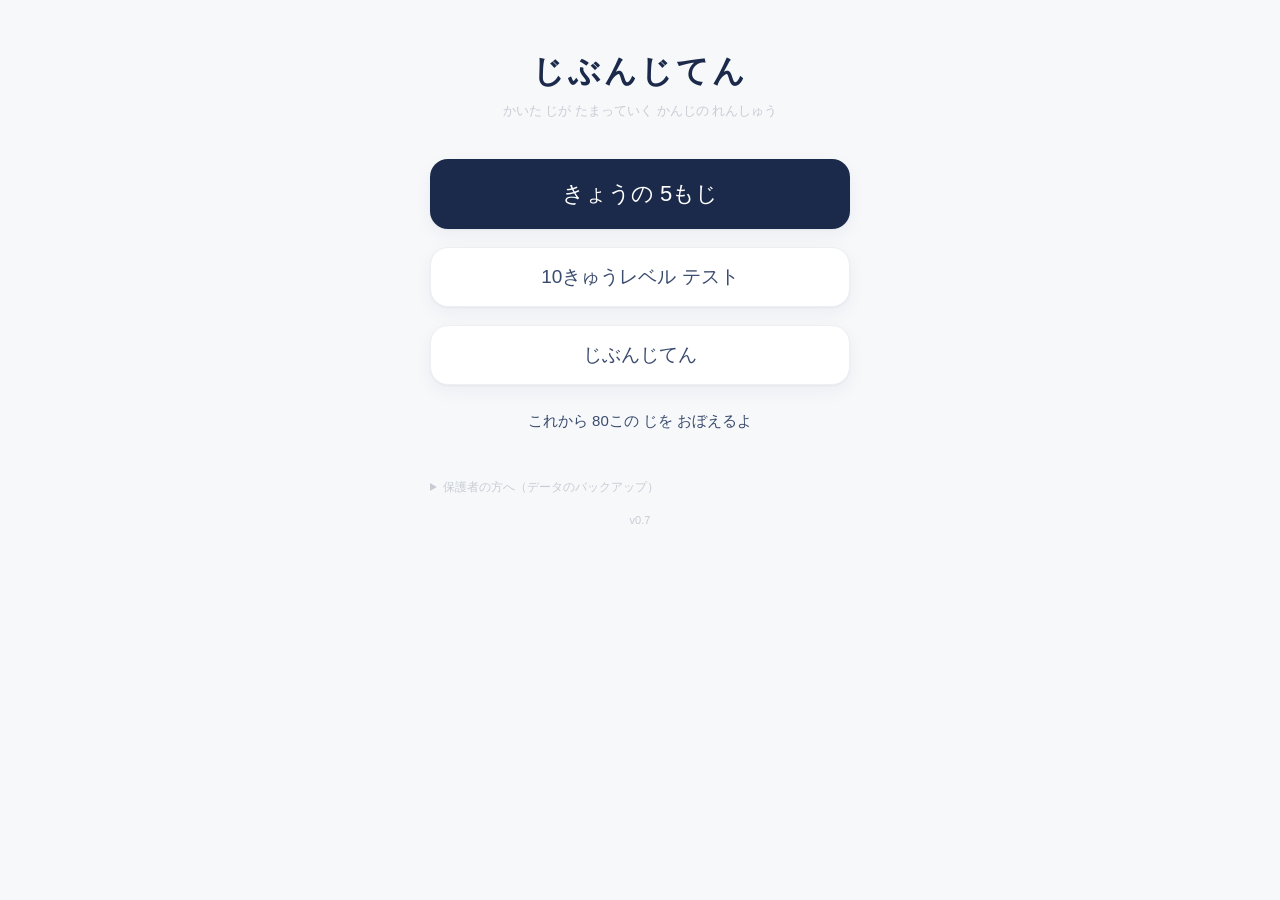
==== index.html @ 821cf20d "Phase D2 (1-4/5): トークン一元化＋じぶん字典・れんしゅう・ためす・結果・なんでかなへ全面適用 - css/tokens.css: 8色・書体・角丸・影の一元化（デザイン言語が正本） " ====
<!DOCTYPE html>
<html lang="ja">
<head>
<meta charset="UTF-8">
<meta name="viewport" content="width=device-width, initial-scale=1, maximum-scale=1, user-scalable=no, viewport-fit=cover">
<title>じぶんじてん</title>
<link rel="stylesheet" href="css/tokens.css">
<style>
  /* すべての色・形はトークン（css/tokens.css）を参照。ハードコード色を書かない */
  * { margin: 0; padding: 0; box-sizing: border-box; }
  html, body {
    height: 100%;
    font-family: var(--font-ui);
    background: var(--paper);
    color: var(--ink-soft);
    -webkit-user-select: none;
    user-select: none;
    -webkit-touch-callout: none;
    overscroll-behavior: none;
  }
  .screen { display: none; min-height: 100%; padding: var(--space); max-width: 640px; margin: 0 auto; }
  .screen.on { display: flex; flex-direction: column; align-items: center; }
  button { font-family: inherit; cursor: pointer; touch-action: manipulation; }

  /* ---- ホーム（暫定リカラー。モック組み込みは home-mock 受領後） ---- */
  #scrHome h1 { font-size: 32px; margin: 36px 0 8px; color: var(--ink); letter-spacing: 3px; font-weight: 600; }
  #scrHome .sub { font-size: 13px; color: var(--ghost); margin-bottom: 30px; }
  .bigBtn {
    display: block; width: 100%; max-width: 420px;
    font-size: 22px; padding: 20px; margin: 9px 0;
    border: none; border-radius: var(--radius-lg);
    background: var(--ink); color: #fff;
    box-shadow: var(--shadow-card);
  }
  .bigBtn.second {
    background: #fff; color: var(--ink-soft);
    border: 1px solid var(--paper-edge); font-size: 19px; padding: 16px;
  }
  .bigBtn:active { opacity: 0.88; }
  #homeProgress { font-size: 15px; color: var(--ink-soft); margin: 18px 0 4px; }
  #homeBest { font-family: var(--font-num); }
  #backupBox { margin-top: 40px; width: 100%; max-width: 420px; font-size: 12px; color: var(--ghost); }
  #backupBox summary { cursor: pointer; }
  #backupBox .inner { padding: 10px 4px; line-height: 1.7; color: var(--ink-soft); }
  #backupBox button { font-size: 12px; padding: 6px 12px; border: 1px solid var(--ghost); border-radius: 8px; background: #fff; color: var(--ink-soft); margin-right: 8px; }
  .ver { margin-top: 18px; font-size: 11px; color: var(--ghost); }

  /* ---- れんしゅう ---- */
  #pTop { width: 100%; max-width: 480px; display: flex; justify-content: space-between; align-items: center; }
  #pCounter { font-size: 13px; color: var(--ghost); }
  #pQuit { font-size: 13px; padding: 6px 14px; border: 1px solid var(--ghost); border-radius: 10px; background: #fff; color: var(--ink-soft); }
  #pQuit:active { background: var(--paper-edge); }
  #pReadings { min-height: 44px; margin: 6px 0 2px; text-align: center; line-height: 1.5; }
  #pReadings .kun { font-size: 21px; color: var(--ink); font-weight: 600; }
  #pReadings .on { font-size: 13px; color: var(--ghost); letter-spacing: 1px; }
  #pMsg { min-height: 30px; font-size: 17px; font-weight: 600; margin: 4px 0; text-align: center; }
  #pMsg.good { color: var(--grow); }
  #pMsg.accent { color: var(--ink-soft); }
  #pCell {
    width: min(88vw, 440px, calc(100dvh - 320px));
    aspect-ratio: 1;
    background: #fff;
    border: 1px solid var(--paper-edge);
    border-radius: var(--radius);
    box-shadow: var(--shadow-cell);
    touch-action: none;
    display: block;
  }
  #pDots { display: flex; gap: 8px; margin: 10px 0 4px; min-height: 14px; }
  #pDots span { width: 10px; height: 10px; border-radius: 50%; background: var(--ghost-faint); }
  #pDots span.done { background: var(--grow); }
  #pBtns { margin-top: 8px; display: flex; gap: 12px; }
  #pAction {
    font-size: 19px; padding: 14px 36px; border: none; border-radius: var(--radius-lg);
    background: var(--ink); color: #fff; box-shadow: var(--shadow-card);
  }
  #pAction:active { opacity: 0.88; }
  #pAction[hidden] { display: none; }

  /* ---- テスト（測る場の静けさ） ---- */
  #eTop { width: 100%; max-width: 480px; display: flex; justify-content: space-between; align-items: center; }
  #eCounter { font-size: 13px; color: var(--ghost); font-family: var(--font-num); }
  #eQuit { font-size: 13px; padding: 6px 14px; border: 1px solid var(--ghost); border-radius: 10px; background: #fff; color: var(--ink-soft); }
  #eQuit:active { background: var(--paper-edge); }
  #ePrompt { font-size: 15px; font-weight: 600; color: var(--ink-soft); margin: 12px 0 6px; text-align: center; }
  #eSentence { font-size: 22px; line-height: 1.9; margin: 6px 0 10px; text-align: center; max-width: 480px; color: var(--ink); }
  #eSentence .target {
    color: var(--ink); font-weight: 600;
    border-bottom: 3px solid var(--grow); padding-bottom: 1px;
  }
  #eSentence .kblank {
    display: inline-block; min-width: 1.7em; text-align: center;
    border: 2px dashed var(--ink-soft); border-radius: 8px; color: var(--ink-soft);
    font-size: 15px; padding: 2px 5px; margin: 0 2px; vertical-align: baseline; background: #fff;
  }
  #eCharBox {
    width: min(50vw, 200px); aspect-ratio: 1; background: #fff;
    border: 1px solid var(--paper-edge); border-radius: var(--radius);
    box-shadow: var(--shadow-cell); margin: 6px 0 10px;
  }
  #eCharBox svg { width: 100%; height: 100%; display: block; }
  #eChoices { display: flex; flex-direction: column; gap: 12px; width: 100%; max-width: 400px; }
  #eChoices button {
    font-size: 22px; padding: 16px; border: 1px solid var(--paper-edge); border-radius: var(--radius);
    background: #fff; color: var(--ink); box-shadow: var(--shadow-cell);
  }
  #eChoices button:active { background: var(--paper-edge); }
  #eCell {
    width: min(80vw, 380px, calc(100dvh - 340px));
    aspect-ratio: 1; background: #fff; border: 1px solid var(--paper-edge);
    border-radius: var(--radius); box-shadow: var(--shadow-cell);
    touch-action: none; display: none;
  }
  #eKakiBtns { display: none; gap: 12px; margin-top: 10px; }
  #eKakiBtns button { font-size: 16px; padding: 12px 28px; border-radius: var(--radius); border: 1px solid var(--ghost); background: #fff; color: var(--ink-soft); }
  #eKakiBtns #eSubmit { background: var(--ink); color: #fff; border: none; }

  /* ---- けっか（点数は作品のように） ---- */
  #scrResult h2 { font-size: 16px; color: var(--ghost); margin: 30px 0 6px; letter-spacing: 4px; font-weight: 600; }
  #rScore { font-family: var(--font-num); font-size: 52px; font-weight: 600; color: var(--ink); margin: 2px 0 6px; }
  #rMsg { font-size: 18px; font-weight: 600; min-height: 28px; margin: 4px 0 2px; text-align: center; }
  #rMsg.good { color: var(--grow); }
  #rMsg.accent { color: var(--ink-soft); }
  #rBest { font-size: 13px; color: var(--ghost); font-family: var(--font-num); margin-bottom: 14px; }
  #rReviewLabel { font-size: 14px; color: var(--ink-soft); margin-top: 8px; }
  #rReviewNote { font-size: 12px; color: var(--ghost); margin-bottom: 8px; }
  #rReviewGrid { display: flex; flex-wrap: wrap; gap: 8px; justify-content: center; max-width: 420px; }
  #rReviewGrid svg { width: 100%; height: 100%; }

  /* ---- ふりかえり（なんでかな？）---- */
  #rReviewGrid .rv {
    display: flex; flex-direction: column; align-items: center;
    width: 64px; padding: 3px 3px 4px; cursor: pointer;
    background: #fff; border: 1px solid var(--paper-edge); border-radius: var(--radius);
    box-shadow: var(--shadow-cell);
  }
  #rReviewGrid .rv svg { width: 52px; height: 52px; }
  #rReviewGrid .rv .why { font-size: 10px; color: var(--ink-soft); margin-top: 2px; }
  #wDetail {
    display: none; position: fixed; inset: 0; background: rgba(27, 42, 74, 0.35);
    align-items: center; justify-content: center; padding: 14px; z-index: 6;
  }
  #wDetail.on { display: flex; }
  #wPanel {
    background: #fff; border: 1px solid var(--paper-edge); border-radius: var(--radius-lg);
    box-shadow: var(--shadow-card); padding: 18px;
    width: min(94vw, 430px); max-height: 92vh; overflow-y: auto;
    display: flex; flex-direction: column; align-items: center;
  }
  #wTitle { font-size: 17px; font-weight: 600; color: var(--ink-soft); margin-bottom: 2px; min-height: 24px; }
  #wTitle.good { color: var(--grow); }
  #wSub { font-size: 13px; color: var(--ghost); min-height: 20px; margin-bottom: 6px; }
  #wCell {
    width: min(80vw, 330px); aspect-ratio: 1; background: var(--paper);
    border: 1px solid var(--paper-edge); border-radius: var(--radius);
    touch-action: none; display: block;
  }
  #wLegend { font-size: 11px; color: var(--ghost); margin-top: 6px; }
  #wAnswer { font-size: 20px; color: var(--ink); margin: 14px 0; min-height: 28px; }
  #wBtns { display: flex; gap: 10px; margin-top: 10px; flex-wrap: wrap; justify-content: center; }
  #wBtns button { font-size: 15px; padding: 10px 20px; border-radius: var(--radius); border: 1px solid var(--ghost); background: #fff; color: var(--ink-soft); }
  #wBtns #wRewrite, #wBtns #wSubmit { border: none; background: var(--ink); color: #fff; }

  /* ---- じぶんじてん（作品集。定着した字が一番美しく見える画面） ---- */
  #dTop { width: 100%; display: flex; justify-content: space-between; align-items: center; margin-bottom: 4px; }
  #dTop h2 { font-size: 19px; color: var(--ink); letter-spacing: 2px; font-weight: 600; }
  #dBack { font-size: 14px; padding: 8px 18px; border: 1px solid var(--ghost); border-radius: 10px; background: #fff; color: var(--ink-soft); }
  #dBack:active { background: var(--paper-edge); }
  #dCount { width: 100%; font-size: 13px; color: var(--ghost); font-family: var(--font-num); margin-bottom: 12px; }
  #dGrid {
    width: 100%;
    display: grid;
    grid-template-columns: repeat(auto-fill, minmax(58px, 1fr));
    gap: 8px;
  }
  #dGrid .cellBtn {
    position: relative;
    aspect-ratio: 1; padding: 4px;
    background: #fff; border: 1px solid var(--paper-edge); border-radius: var(--radius);
    box-shadow: var(--shadow-cell);
  }
  #dGrid .cellBtn.got { border-color: var(--ghost-faint); }
  #dGrid .cellBtn.today::after {
    /* 今日ぶん: ふちに新緑の点 */
    content: ''; position: absolute; right: 5px; bottom: 5px;
    width: 7px; height: 7px; border-radius: 50%;
    background: var(--grow); box-shadow: 0 0 0 3px var(--grow-bg);
  }
  #dGrid svg { width: 100%; height: 100%; display: block; }
  #dSign {
    width: 100%; text-align: center; margin-top: 18px;
    font-size: 13px; color: var(--ink-soft); letter-spacing: 1px;
  }
  #dSign::before { content: '― '; color: var(--ghost); }
  #dSign::after { content: ' ―'; color: var(--ghost); }
  /* 詳細（額装） */
  #dDetail {
    display: none; position: fixed; inset: 0; background: rgba(27, 42, 74, 0.35);
    align-items: center; justify-content: center; padding: 14px; z-index: 5;
  }
  #dDetail.on { display: flex; }
  #dPanel {
    background: #fff; border: 1px solid var(--paper-edge); border-radius: var(--radius-lg);
    box-shadow: var(--shadow-card); padding: 18px;
    width: min(94vw, 560px); max-height: 92vh; overflow-y: auto;
  }
  #dPanel h3 { font-size: 21px; margin-bottom: 12px; color: var(--ink); }
  #dPanel h3 small { font-family: var(--font-num); font-size: 13px; color: var(--ghost); font-weight: 400; }
  #dThree { display: flex; gap: 12px; flex-wrap: wrap; }
  #dThree .slot { flex: 1 1 140px; text-align: center; }
  #dThree .slot .cap { font-size: 13px; color: var(--ink-soft); font-weight: 600; letter-spacing: 1px; }
  #dThree .slot .date { font-size: 11px; color: var(--ghost); font-family: var(--font-num); margin-bottom: 5px; }
  #dThree svg {
    width: 100%; aspect-ratio: 1;
    background: var(--paper);
    border: 1px solid var(--paper-edge); border-radius: var(--radius);
    box-shadow: inset 0 1px 2px rgba(27, 42, 74, 0.04);   /* 額装のわずかな奥行き */
  }
  #dThree .slot button {
    margin-top: 7px; font-size: 13px; padding: 6px 18px;
    border: 1px solid var(--ghost); color: var(--ink-soft); background: #fff; border-radius: 10px;
  }
  #dThree .slot button:active { background: var(--paper-edge); }
  #dNotYet { font-size: 14px; color: var(--ghost); padding: 10px 0 4px; }
  #dClose { margin-top: 16px; width: 100%; font-size: 16px; padding: 12px; border: none; border-radius: var(--radius); background: var(--paper-edge); color: var(--ink-soft); }
</style>
</head>
<body>

  <!-- ホーム -->
  <div id="scrHome" class="screen on">
    <h1>じぶんじてん</h1>
    <div class="sub">かいた じが たまっていく かんじの れんしゅう</div>
    <button id="btnToday" class="bigBtn"></button>
    <button id="btnExam" class="bigBtn second"></button>
    <button id="btnDict" class="bigBtn second"></button>
    <div id="homeProgress"></div>
    <div id="homeBest" style="font-size:13px;color:#888;margin-top:4px;"></div>
    <details id="backupBox">
      <summary></summary>
      <div class="inner">
        <div id="backupNote"></div>
        <div style="margin-top:6px;">
          <button id="btnExport"></button>
          <button id="btnImport"></button>
          <input type="file" id="fileImport" accept="application/json" hidden>
        </div>
      </div>
    </details>
    <div class="ver">v0.7</div>
  </div>

  <!-- テスト -->
  <div id="scrExam" class="screen">
    <div id="eTop">
      <span id="eCounter"></span>
      <button id="eQuit"></button>
    </div>
    <div id="ePrompt"></div>
    <div id="eSentence"></div>
    <div id="eCharBox" hidden></div>
    <div id="eChoices"></div>
    <canvas id="eCell"></canvas>
    <div id="eKakiBtns">
      <button id="eRedo" type="button"></button>
      <button id="eSubmit" type="button"></button>
    </div>
  </div>

  <!-- けっか -->
  <div id="scrResult" class="screen">
    <h2 id="rTitle"></h2>
    <div id="rScore"></div>
    <div id="rMsg"></div>
    <div id="rBest"></div>
    <div id="rReviewLabel"></div>
    <div id="rReviewNote"></div>
    <div id="rReviewGrid"></div>
    <button id="rHome" class="bigBtn" style="margin-top:18px;"></button>
    <div id="wDetail">
      <div id="wPanel">
        <div id="wTitle"></div>
        <div id="wSub"></div>
        <canvas id="wCell"></canvas>
        <div id="wLegend"></div>
        <div id="wAnswer"></div>
        <div id="wBtns">
          <button id="wRewrite" type="button"></button>
          <button id="wRedo" type="button" hidden></button>
          <button id="wSubmit" type="button" hidden></button>
          <button id="wClose" type="button"></button>
        </div>
      </div>
    </div>
  </div>

  <!-- れんしゅう -->
  <div id="scrPractice" class="screen">
    <div id="pTop">
      <span id="pCounter"></span>
      <button id="pQuit"></button>
    </div>
    <div id="pReadings"></div>
    <div id="pMsg"></div>
    <div id="pCellWrap" style="position:relative;line-height:0;">
      <canvas id="pCell"></canvas>
    </div>
    <div id="pDots"></div>
    <div id="pBtns"><button id="pAction"></button></div>
  </div>

  <!-- じぶんじてん -->
  <div id="scrDict" class="screen">
    <div id="dTop">
      <h2></h2>
      <button id="dBack"></button>
    </div>
    <div id="dCount"></div>
    <div id="dGrid"></div>
    <div id="dSign"></div>
    <div id="dDetail">
      <div id="dPanel">
        <h3></h3>
        <div id="dNotYet" hidden></div>
        <div id="dThree"></div>
        <button id="dClose"></button>
      </div>
    </div>
  </div>

<script type="module">
import { DEFAULT_CONFIG, scoreStroke, matchKanji, templateStrokes, samplePath, userStrokeTo109 } from './js/matcher.js';
import { openStore } from './js/store.js';
import { TEXTS, formatReadings } from './js/texts.js';
import { buildExam, scoreExam, EXAM_SPEC } from './js/exam.js';
import { SETTLE, wetColor, settleOverlay, settledSvg } from './js/settle.js';

const cfg = { ...DEFAULT_CONFIG }; // しきい値は暫定確定値（台帳）
const SVG_NS = 'http://www.w3.org/2000/svg';
const $ = id => document.getElementById(id);

// canvas 描画用のデザイントークン（css/tokens.css と同値。正本はデザイン言語）
const TK = {
  ink: '#1B2A4A', inkSoft: '#3A4B6E',
  ghost: '#C7CCD4', ghostFaint: '#DDE1E7',
  paperEdge: '#EDEFF3', grow: '#3A9D6B',
};

let kanjiList = [];
let byCharApp = {};      // {char: kanjiレコード}
let sentencesData = [];  // sentences-g1.json
let readingsData = {};   // exam-readings-g1.json
let store = null;
let entries = {};    // {char: {first,best,latest}} のキャッシュ

// ---- 画面切替 ----
function show(id) {
  for (const s of document.querySelectorAll('.screen')) s.classList.remove('on');
  $(id).classList.add('on');
}

// ---- 静的文言の流し込み ----
function applyTexts() {
  $('btnToday').textContent = TEXTS.home.today;
  $('btnExam').textContent = TEXTS.exam.entry;
  $('btnDict').textContent = TEXTS.home.dict;
  $('eQuit').textContent = TEXTS.exam.quit;
  $('eRedo').textContent = TEXTS.exam.redo;
  $('eSubmit').textContent = TEXTS.exam.submit;
  $('rTitle').textContent = TEXTS.exam.resultTitle;
  $('rHome').textContent = TEXTS.exam.backHome;
  $('wRewrite').textContent = TEXTS.review.rewrite;
  $('wRedo').textContent = TEXTS.exam.redo;
  $('wSubmit').textContent = TEXTS.exam.submit;
  $('wClose').textContent = TEXTS.review.close;
  document.querySelector('#backupBox summary').textContent = TEXTS.backup.summary;
  $('backupNote').textContent = TEXTS.backup.note;
  $('btnExport').textContent = TEXTS.backup.export;
  $('btnImport').textContent = TEXTS.backup.import;
  $('pQuit').textContent = TEXTS.practice.quit;
  document.querySelector('#dTop h2').textContent = TEXTS.dict.title;
  $('dBack').textContent = TEXTS.dict.back;
  $('dClose').textContent = TEXTS.dict.close;
}

async function refreshHome() {
  entries = await store.getAll();
  const n = Object.keys(entries).length;
  $('homeProgress').textContent = n ? TEXTS.home.progress(n) : TEXTS.home.progressZero;
  const [progress, best] = await Promise.all([
    store.metaGet('examProgress'), store.metaGet('examBest'),
  ]);
  $('btnExam').textContent = progress ? TEXTS.exam.entryResume : TEXTS.exam.entry;
  $('homeBest').textContent = best ? TEXTS.exam.best(best.score) : '';
}

// ============================================================
// れんしゅう
// ============================================================

const canvas = $('pCell');
const ctx = canvas.getContext('2d', { desynchronized: true });

const P = {
  chars: [], idx: 0,
  rec: null, tmpl: [], tmplPaths: [], anim: [],  // anim = 描画用サンプル列
  phase: 'watch',        // watch | trace | air | charDone | sessionDone
  accepted: [], scores: [], current: null,
  stumbles: 0, consecFails: 0, rescueGuide: false,
  timers: [], drawing: false,
};

function clearTimers() {
  for (const t of P.timers) clearTimeout(t);
  P.timers = [];
}

// きょうの5もじ: 復習キュー優先 → 未習得 → ベストスコアの低い順（もどってくる）
async function pickToday() {
  const queue = (await store.metaGet('reviewQueue')) || [];
  const qRecs = queue.map(c => byCharApp[c]).filter(Boolean);
  const rest = kanjiList.filter(k => !queue.includes(k.char));
  const un = rest.filter(k => !entries[k.char]);
  const got = rest.filter(k => entries[k.char])
    .sort((a, b) => entries[a.char].best.score - entries[b.char].best.score);
  return [...qRecs, ...un, ...got].slice(0, 5);
}

let cssSize = 0, rect = null, activePointer = null;

function resizeCell() {
  const dpr = window.devicePixelRatio || 1;
  cssSize = canvas.clientWidth;
  canvas.width = Math.round(cssSize * dpr);
  canvas.height = Math.round(cssSize * dpr);
  redrawCell();
}

function setSpace() {
  const dpr = window.devicePixelRatio || 1;
  const k = (cssSize * dpr) / 109;
  ctx.setTransform(k, 0, 0, k, 0, 0);
  ctx.lineCap = 'round';
  ctx.lineJoin = 'round';
}

function drawCross() {
  ctx.save();
  ctx.strokeStyle = TK.paperEdge;
  ctx.lineWidth = 0.6;
  ctx.setLineDash([2.4, 1.8]);
  ctx.beginPath();
  ctx.moveTo(54.5, 0); ctx.lineTo(54.5, 109);
  ctx.moveTo(0, 54.5); ctx.lineTo(109, 54.5);
  ctx.stroke();
  ctx.restore();
}

function guideVisible() {
  return P.phase === 'trace' || P.phase === 'watch' || (P.phase === 'air' && P.rescueGuide);
}

function redrawCell() {
  if (!P.rec) return;
  setSpace();
  ctx.clearRect(0, 0, 109, 109);
  drawCross();
  if (guideVisible()) {
    ctx.strokeStyle = P.phase === 'watch' ? TK.ghostFaint : TK.ghost; // 手本ガイドは脇役
    ctx.lineWidth = 3.6;
    for (const p2d of P.tmplPaths) ctx.stroke(p2d);
  }
  if (P.settledFx) return; // 定着演出中はSVGオーバーレイが主役（canvas側の字は消す）
  // 書いている最中の線は生乾き（定着で ink に沈む）。watch の手本は ink
  ctx.strokeStyle = P.phase === 'watch' ? SETTLE.ink : wetColor(SETTLE);
  ctx.lineWidth = 2.8;
  for (const s of P.accepted) drawPoly(s, 1);
  if (P.current) drawPoly(P.current, 1);
}

function drawPoly(points, scaleTo109) {
  if (!points.length) return;
  const k = scaleTo109 ? 109 : 1;
  ctx.beginPath();
  ctx.moveTo(points[0].x * k, points[0].y * k);
  if (points.length === 1) ctx.lineTo(points[0].x * k + 0.01, points[0].y * k);
  for (let i = 1; i < points.length; i++) ctx.lineTo(points[i].x * k, points[i].y * k);
  ctx.stroke();
}

// 1画をタイマー駆動で描き進める（rAF非依存・★台帳の教訓）
function animateStroke(i, color, stepMs, onDone) {
  const pts = P.anim[i];
  let k = 2;
  const step = () => {
    redrawCell();
    setSpace();
    ctx.strokeStyle = color;
    ctx.lineWidth = 3.4;
    drawPoly(pts.slice(0, k), 0);
    if (k < pts.length) {
      k += 2;
      P.timers.push(setTimeout(step, stepMs));
    } else if (onDone) onDone();
  };
  step();
}

// 手本アニメ: 全画を順に（watch用）
function animateAll(i = 0) {
  if (i >= P.anim.length) {
    P.accepted = P.rec.strokes.map((_, j) => P.anim[j].map(p => ({ x: p.x / 109, y: p.y / 109 })));
    redrawCell();
    P.accepted = [];
    showAction(TEXTS.practice.write);
    return;
  }
  animateStroke(i, SETTLE.ink, 22, () => {
    // 描いた画は accepted 相当として残す
    P.accepted.push(P.anim[i].map(p => ({ x: p.x / 109, y: p.y / 109 })));
    P.timers.push(setTimeout(() => animateAll(i + 1), 160));
  });
}

function setMsg(text, cls) {
  const el = $('pMsg');
  el.textContent = text || '';
  el.className = cls || '';
}

function setDots() {
  const n = P.rec ? P.rec.strokeCount : 0;
  $('pDots').innerHTML = Array.from({ length: n }, (_, i) =>
    `<span class="${i < P.accepted.length ? 'done' : ''}"></span>`).join('');
}

function showAction(label) {
  const b = $('pAction');
  b.hidden = false;
  b.textContent = label;
}
function hideAction() { $('pAction').hidden = true; }

function setReadings(rec) {
  const r = formatReadings(rec.readings);
  $('pReadings').innerHTML =
    `<div class="kun">${r.kun.join('　') || ''}</div><div class="on">${r.on.join('　') || ''}</div>`;
}

function clearSettleFx() {
  if (P.settledFx) { P.settledFx.remove(); P.settledFx = null; }
}

function startChar() {
  clearTimers();
  clearSettleFx();
  const rec = P.chars[P.idx];
  P.rec = rec;
  P.tmpl = templateStrokes(rec, cfg.samplePoints);
  P.tmplPaths = rec.strokes.map(s => new Path2D(s.path));
  P.anim = rec.strokes.map(s => samplePath(s.path, 40));
  P.accepted = []; P.scores = []; P.current = null;
  P.stumbles = 0; P.consecFails = 0; P.rescueGuide = false;
  P.phase = 'watch'; P.drawing = false;
  $('pCounter').textContent = TEXTS.practice.counter(P.idx + 1, P.chars.length);
  setReadings(rec);
  setMsg(TEXTS.practice.watchTitle, 'accent');
  setDots();
  hideAction();
  resizeCell();
  P.timers.push(setTimeout(() => animateAll(0), 350));
}

function startTrace() {
  clearTimers();
  P.phase = 'trace';
  P.accepted = []; P.scores = []; P.consecFails = 0;
  setMsg(TEXTS.practice.traceTitle, 'accent');
  setDots(); hideAction(); redrawCell();
}

function startAir() {
  clearTimers();
  clearSettleFx();
  P.phase = 'air';
  P.accepted = []; P.scores = []; P.stumbles = 0; P.consecFails = 0; P.rescueGuide = false;
  setMsg(TEXTS.practice.airTitle, 'accent');
  setDots(); hideAction(); redrawCell();
}

let cameFromTrace = false; // charDone の遷移: なぞり後→そらがき / そらがき後→次の字 or ホーム

async function onCharComplete() {
  cameFromTrace = (P.phase === 'trace');
  if (P.phase === 'trace') {
    P.phase = 'charDone';
    setMsg(TEXTS.practice.good, 'good');
    showAction(TEXTS.practice.next);
    return;
  }
  // そらがき合格 → 定着（署名演出）＋保存（保存はここだけ）
  const avg = Math.round(P.scores.reduce((a, b) => a + b, 0) / P.scores.length);
  P.phase = 'charDone';
  // 定着: 生乾きの canvas 線を消し、同じ座標の SVG が ink に沈む
  P.settledFx = settleOverlay($('pCellWrap'), P.accepted, SETTLE);
  redrawCell();
  const entry = await store.recordPass(P.rec.char, {
    strokes: P.accepted, score: avg, at: Date.now(),
  });
  entries[P.rec.char] = entry;
  // 復習キューから外す（もどってくるの完了）
  const rq = (await store.metaGet('reviewQueue')) || [];
  if (rq.includes(P.rec.char)) {
    await store.metaSet('reviewQueue', rq.filter(c => c !== P.rec.char));
  }
  await P.settledFx.finished;   // 演出が終わってから、静かに文言
  setMsg(TEXTS.practice.finishOne, 'good');
  showAction(P.idx + 1 < P.chars.length ? TEXTS.practice.next : TEXTS.practice.backHome);
  if (P.idx + 1 >= P.chars.length) setMsg(TEXTS.practice.sessionDone, 'good');
}

function onStrokeEnd(points) {
  const i = P.accepted.length;
  const res = scoreStroke(userStrokeTo109(points), P.tmpl[i], cfg);
  const pass = res.score >= cfg.passScore;
  // 3回連続でつまずいた画は、ガイドがある状態なら通す（失敗で終わらせない）
  const rescueAccept = !pass && P.consecFails >= 2 && guideVisible();
  if (pass || rescueAccept) {
    P.accepted.push(points);
    P.scores.push(res.score);
    P.consecFails = 0;
    setMsg('', '');
    setDots();
    redrawCell();
    if (P.accepted.length === P.rec.strokeCount) onCharComplete().catch(console.error);
    return;
  }
  // おしい: 該当画だけアニメで見せて再挑戦
  P.consecFails++;
  P.stumbles++;
  if (P.phase === 'air' && P.stumbles >= 3 && !P.rescueGuide) {
    P.rescueGuide = true;
    setMsg(TEXTS.practice.rescue, 'accent');
  } else {
    setMsg(TEXTS.practice.close(i + 1), 'accent');
  }
  animateStroke(i, TK.inkSoft, 18, () => { P.timers.push(setTimeout(redrawCell, 250)); });
}

// ---- 手書き入力（Phase 0 方式） ----
function toPoint(e) {
  return { x: (e.clientX - rect.left) / cssSize, y: (e.clientY - rect.top) / cssSize };
}

canvas.addEventListener('pointerdown', (e) => {
  if (activePointer !== null) return;
  if (P.phase !== 'trace' && P.phase !== 'air') return;
  if (P.accepted.length >= (P.rec ? P.rec.strokeCount : 0)) return;
  activePointer = e.pointerId;
  canvas.setPointerCapture(e.pointerId);
  rect = canvas.getBoundingClientRect();
  clearTimers();          // おしいアニメ中に書き始めたら止める
  redrawCell();
  P.current = [toPoint(e)];
  setSpace();
  ctx.strokeStyle = wetColor(SETTLE);   // 生乾き
  ctx.lineWidth = 2.8;
  drawPoly(P.current, 1);
  e.preventDefault();
});

canvas.addEventListener('pointermove', (e) => {
  if (e.pointerId !== activePointer || !P.current) return;
  const p = toPoint(e);
  const prev = P.current[P.current.length - 1];
  P.current.push(p);
  setSpace();
  ctx.strokeStyle = wetColor(SETTLE);
  ctx.lineWidth = 2.8;
  ctx.beginPath();
  ctx.moveTo(prev.x * 109, prev.y * 109);
  ctx.lineTo(p.x * 109, p.y * 109);
  ctx.stroke();
  e.preventDefault();
});

function endStroke(e) {
  if (e.pointerId !== activePointer) return;
  activePointer = null;
  if (P.current) {
    const pts = P.current;
    P.current = null;
    onStrokeEnd(pts);
  }
}
canvas.addEventListener('pointerup', endStroke);
canvas.addEventListener('pointercancel', endStroke);
canvas.addEventListener('contextmenu', e => e.preventDefault());

$('pAction').addEventListener('click', () => {
  if (P.phase === 'watch') startTrace();
  else if (P.phase === 'charDone') advance();
});

function advance() {
  if (cameFromTrace) { cameFromTrace = false; startAir(); return; }
  if (P.idx + 1 < P.chars.length) { P.idx++; startChar(); }
  else goHome();
}

function goHome() {
  clearTimers();
  clearSettleFx();
  P.rec = null;
  refreshHome().then(() => show('scrHome'));
}

$('pQuit').addEventListener('click', goHome);

$('btnToday').addEventListener('click', async () => {
  entries = await store.getAll();
  P.chars = await pickToday();
  P.idx = 0;
  show('scrPractice');
  startChar();
});

window.addEventListener('resize', () => {
  if ($('scrPractice').classList.contains('on')) resizeCell();
});

// ============================================================
// じぶんじてん
// ============================================================

function strokesToPathD(strokes, k) {
  // 正規化(0..1)座標列 → SVG path（109空間）
  return strokes.map(s => {
    if (!s.length) return '';
    let d = `M${(s[0].x * k).toFixed(1)},${(s[0].y * k).toFixed(1)}`;
    if (s.length === 1) d += ` l0.01,0`;
    for (let i = 1; i < s.length; i++) d += ` L${(s[i].x * k).toFixed(1)},${(s[i].y * k).toFixed(1)}`;
    return d;
  });
}

function makeSvg(paths, color, width) {
  const svg = document.createElementNS(SVG_NS, 'svg');
  svg.setAttribute('viewBox', '0 0 109 109');
  for (const d of paths) {
    if (!d) continue;
    const p = document.createElementNS(SVG_NS, 'path');
    p.setAttribute('d', d);
    p.setAttribute('fill', 'none');
    p.setAttribute('stroke', color);
    p.setAttribute('stroke-width', width);
    p.setAttribute('stroke-linecap', 'round');
    p.setAttribute('stroke-linejoin', 'round');
    svg.appendChild(p);
  }
  return svg;
}

function sameDay(a, b) {
  const da = new Date(a), db = new Date(b);
  return da.getFullYear() === db.getFullYear() && da.getMonth() === db.getMonth() && da.getDate() === db.getDate();
}

function renderDict() {
  const n = Object.keys(entries).length;
  $('dCount').textContent = TEXTS.dict.count(n);
  $('dSign').textContent = n ? TEXTS.dict.signature(n) : '';
  const grid = $('dGrid');
  grid.innerHTML = '';
  for (const rec of kanjiList) {
    const e = entries[rec.char];
    const today = e && sameDay(e.latest.at, Date.now());   // 今日ぶん=ふちに新緑の点
    const btn = document.createElement('button');
    btn.className = 'cellBtn' + (e ? ' got' : '') + (today ? ' today' : '');
    const svg = e
      ? settledSvg(e.best.strokes)                              // 定着後の完成形と同一の見た目
      : makeSvg(rec.strokes.map(s => s.path), '#C7CCD4', 4);   // 未習得=ghost の模範(KanjiVG)
    btn.appendChild(svg);
    btn.addEventListener('click', () => openDetail(rec));
    grid.appendChild(btn);
  }
}

let detailTimers = [];
function clearDetailTimers() { for (const t of detailTimers) clearTimeout(t); detailTimers = []; }

function fmtDate(at) {
  const d = new Date(at);
  return `${d.getMonth() + 1}がつ${d.getDate()}にち`;
}

function openDetail(rec) {
  clearDetailTimers();
  const e = entries[rec.char];
  document.querySelector('#dPanel h3').innerHTML = rec.char + ' <small>' + rec.strokeCount + 'かく</small>';
  const three = $('dThree');
  three.innerHTML = '';
  $('dNotYet').hidden = !!e;
  if (!e) {
    $('dNotYet').textContent = TEXTS.dict.notYet;
    const slot = document.createElement('div');
    slot.className = 'slot';
    slot.appendChild(makeSvg(rec.strokes.map(s => s.path), '#d5cfc0', 4));
    three.appendChild(slot);
  } else {
    for (const [key, cap] of [['first', TEXTS.dict.first], ['best', TEXTS.dict.best], ['latest', TEXTS.dict.latest]]) {
      const a = e[key];
      const slot = document.createElement('div');
      slot.className = 'slot';
      slot.innerHTML = `<div class="cap">${cap}</div><div class="date">${fmtDate(a.at)}</div>`;
      const svg = settledSvg(a.strokes);   // 定着後の完成形と同一の見た目
      slot.appendChild(svg);
      const btn = document.createElement('button');
      btn.textContent = TEXTS.dict.replay;
      btn.addEventListener('click', () => replaySvg(svg));
      slot.appendChild(btn);
      three.appendChild(slot);
    }
  }
  $('dDetail').classList.add('on');
}

// 筆跡の順再生（成長リプレイ最小版）。CSS transition＋setTimeout・rAF非依存
function replaySvg(svg) {
  clearDetailTimers();
  // 定着済みSVGは2層（にじみ＋主線）。リプレイは主線のみ動かし、にじみは伏せて戻す
  const bleed = svg.querySelector('g[data-layer=bleed]');
  const paths = [...svg.querySelectorAll('g[data-layer=main] path')];
  if (!paths.length) paths.push(...svg.querySelectorAll('path'));
  if (bleed) bleed.style.opacity = '0';
  let delay = 120;
  for (const p of paths) {
    const len = p.getTotalLength();
    p.style.transition = 'none';
    p.style.strokeDasharray = len;
    p.style.strokeDashoffset = len;
    p.style.visibility = 'hidden';   // round cap の始点ドット対策（★台帳の教訓）
    const dur = Math.min(600, Math.max(200, len * 8));
    detailTimers.push(setTimeout(() => {
      p.style.visibility = 'visible';
      p.getBoundingClientRect();     // 強制リフロー
      p.style.transition = `stroke-dashoffset ${dur}ms ease-in-out`;
      p.style.strokeDashoffset = '0';
    }, delay));
    delay += dur + 140;
  }
  if (bleed) {
    detailTimers.push(setTimeout(() => {
      bleed.style.transition = 'opacity 300ms ease-out';
      bleed.style.opacity = '1';   // 層自体の不透明度（にじみ量は stroke-opacity 側）
    }, delay));
  }
}

$('btnDict').addEventListener('click', async () => {
  entries = await store.getAll();
  renderDict();
  show('scrDict');
});
$('dBack').addEventListener('click', () => { clearDetailTimers(); goHome(); });
$('dClose').addEventListener('click', () => { clearDetailTimers(); $('dDetail').classList.remove('on'); });
$('dDetail').addEventListener('click', (e) => {
  if (e.target === $('dDetail')) { clearDetailTimers(); $('dDetail').classList.remove('on'); }
});

// ============================================================
// ためす（10きゅうレベル テスト）
// ============================================================

const E = { questions: null, answers: [], idx: 0, strokes: [], current: null };
const eCanvas = $('eCell');
const ectx = eCanvas.getContext('2d', { desynchronized: true });
let eCss = 0, eRect = null, ePointer = null;

function esc(s) {
  return s.replace(/&/g, '&amp;').replace(/</g, '&lt;').replace(/>/g, '&gt;');
}

async function startExam() {
  const saved = await store.metaGet('examProgress');
  if (saved) {
    E.questions = saved.questions;
    E.answers = saved.answers;
    E.idx = saved.idx;
  } else {
    const exam = buildExam({ kanji: kanjiList, sentences: sentencesData, readings: readingsData });
    E.questions = exam.questions;
    E.answers = [];
    E.idx = 0;
  }
  show('scrExam');
  renderExamQ();
}

function renderExamQ() {
  const q = E.questions[E.idx];
  $('eCounter').textContent = TEXTS.exam.counter(E.idx + 1, E.questions.length);
  $('eSentence').innerHTML = '';
  $('eCharBox').hidden = true;
  $('eChoices').innerHTML = '';
  eCanvas.style.display = 'none';
  $('eKakiBtns').style.display = 'none';

  if (q.type === 'yomi') {
    $('ePrompt').textContent = TEXTS.exam.yomiQ;
    $('eSentence').innerHTML =
      esc(q.text.slice(0, q.start))
      + '<span class="target">' + esc(q.text.substr(q.start, q.len)) + '</span>'
      + esc(q.text.slice(q.start + q.len));
    for (let i = 0; i < q.choices.length; i++) {
      const b = document.createElement('button');
      b.type = 'button';
      b.textContent = q.choices[i];
      b.addEventListener('click', () => answerExam({ chosenIndex: i }));
      $('eChoices').appendChild(b);
    }
  } else if (q.type === 'kaki') {
    $('ePrompt').textContent = TEXTS.exam.kakiQ;
    $('eSentence').innerHTML =
      esc(q.text.slice(0, q.start))
      + '<span class="kblank">' + esc(q.kana) + '</span>'
      + esc(q.text.slice(q.start + q.len));
    E.strokes = [];
    E.current = null;
    eCanvas.style.display = 'block';
    $('eKakiBtns').style.display = 'flex';
    resizeExamCell();
  } else { // kakusuu
    $('ePrompt').textContent = TEXTS.exam.kakusuuQ;
    const box = $('eCharBox');
    box.hidden = false;
    box.innerHTML = '';
    // 字形はKanjiVG描画（フォント不使用）
    box.appendChild(makeSvg(byCharApp[q.char].strokes.map(s => s.path), '#1a1a1a', 5));
    for (let i = 0; i < q.choices.length; i++) {
      const b = document.createElement('button');
      b.type = 'button';
      b.textContent = TEXTS.exam.kakusuuUnit(q.choices[i]);
      b.addEventListener('click', () => answerExam({ chosenIndex: i }));
      $('eChoices').appendChild(b);
    }
  }
}

// 静かに記録して次へ（正誤フィードバックなし・進行を毎問保存）
async function answerExam(ans) {
  E.answers[E.idx] = ans;
  E.idx++;
  if (E.idx >= E.questions.length) {
    await finishExam();
    return;
  }
  await store.metaSet('examProgress', {
    questions: E.questions, answers: E.answers, idx: E.idx,
  });
  renderExamQ();
}

async function finishExam() {
  const res = scoreExam(E.questions, E.answers);
  await store.metaDelete('examProgress');
  const rec = { score: res.score, at: Date.now(), wrong: res.wrong };
  await store.metaSet('examLatest', rec);
  const best = await store.metaGet('examBest');
  if (!best || res.score > best.score) await store.metaSet('examBest', rec);
  // もどってくる: 落とした字を復習キューへ（重複なしで後ろに追加）
  const rq = (await store.metaGet('reviewQueue')) || [];
  await store.metaSet('reviewQueue', [...rq, ...res.wrong.filter(c => !rq.includes(c))]);
  // ふりかえり用: 落とした問題の問と解答（かきは筆跡込み）をメモリに保持
  const byChar = {};
  E.questions.forEach((q, i) => {
    const a = E.answers[i];
    const ok = q.type === 'kaki' ? (a && a.verdict === 'ok') : (a && a.chosenIndex === q.answerIndex);
    if (!ok) byChar[q.char] = { q, a: a || {} };
  });
  showResult(res, { byChar });
}

function showResult(res, detail) {
  $('rScore').textContent = TEXTS.exam.score(res.score);
  const msg = $('rMsg');
  if (res.score >= EXAM_SPEC.fullScore) { msg.textContent = TEXTS.exam.perfect; msg.className = 'good'; }
  else if (res.passed) { msg.textContent = TEXTS.exam.passed; msg.className = 'good'; }
  else { msg.textContent = TEXTS.exam.failed(EXAM_SPEC.passScore - res.score); msg.className = 'accent'; }
  store.metaGet('examBest').then(b => {
    $('rBest').textContent = b ? TEXTS.exam.best(b.score) : '';
  });
  const grid = $('rReviewGrid');
  grid.innerHTML = '';
  if (res.wrong.length) {
    $('rReviewLabel').textContent = TEXTS.exam.reviewList;
    $('rReviewNote').textContent = TEXTS.exam.reviewNote;
    for (const c of res.wrong) {
      const d = document.createElement('div');
      d.className = 'rv';
      d.appendChild(makeSvg(byCharApp[c].strokes.map(s => s.path), '#1a1a1a', 5));
      const info = detail && detail.byChar && detail.byChar[c];
      if (info) {
        const w = document.createElement('div');
        w.className = 'why';
        w.textContent = TEXTS.review.why;
        d.appendChild(w);
        d.addEventListener('click', () => openReview(c, info));
      }
      grid.appendChild(d);
    }
  } else {
    $('rReviewLabel').textContent = TEXTS.exam.noReview;
    $('rReviewNote').textContent = '';
  }
  show('scrResult');
}

$('btnExam').addEventListener('click', () => { startExam().catch(console.error); });
$('eQuit').addEventListener('click', async () => {
  // 進行はここまでの解答ぶんが保存済み（毎問保存）。現在の問題は未回答のまま中断
  await store.metaSet('examProgress', {
    questions: E.questions, answers: E.answers, idx: E.idx,
  });
  goHome();
});
$('rHome').addEventListener('click', goHome);

// ---- かき問題の手書きマス（ガイドなし・十字のみ）----

function resizeExamCell() {
  const dpr = window.devicePixelRatio || 1;
  eCss = eCanvas.clientWidth;
  eCanvas.width = Math.round(eCss * dpr);
  eCanvas.height = Math.round(eCss * dpr);
  redrawExamCell();
}

function eSpace() {
  const dpr = window.devicePixelRatio || 1;
  const k = (eCss * dpr) / 109;
  ectx.setTransform(k, 0, 0, k, 0, 0);
  ectx.lineCap = 'round';
  ectx.lineJoin = 'round';
}

function redrawExamCell() {
  eSpace();
  ectx.clearRect(0, 0, 109, 109);
  ectx.save();
  ectx.strokeStyle = TK.paperEdge;
  ectx.lineWidth = 0.6;
  ectx.setLineDash([2.4, 1.8]);
  ectx.beginPath();
  ectx.moveTo(54.5, 0); ectx.lineTo(54.5, 109);
  ectx.moveTo(0, 54.5); ectx.lineTo(109, 54.5);
  ectx.stroke();
  ectx.restore();
  ectx.strokeStyle = wetColor(SETTLE);   // 書いている最中の線は常に生乾き
  ectx.lineWidth = 2.8;
  for (const s of E.strokes) drawExamPoly(s);
  if (E.current) drawExamPoly(E.current);
}

function drawExamPoly(points) {
  if (!points.length) return;
  ectx.beginPath();
  ectx.moveTo(points[0].x * 109, points[0].y * 109);
  if (points.length === 1) ectx.lineTo(points[0].x * 109 + 0.01, points[0].y * 109);
  for (let i = 1; i < points.length; i++) ectx.lineTo(points[i].x * 109, points[i].y * 109);
  ectx.stroke();
}

eCanvas.addEventListener('pointerdown', (e) => {
  if (ePointer !== null) return;
  ePointer = e.pointerId;
  eCanvas.setPointerCapture(e.pointerId);
  eRect = eCanvas.getBoundingClientRect();
  E.current = [{ x: (e.clientX - eRect.left) / eCss, y: (e.clientY - eRect.top) / eCss }];
  eSpace();
  ectx.strokeStyle = wetColor(SETTLE);
  ectx.lineWidth = 2.8;
  drawExamPoly(E.current);
  e.preventDefault();
});
eCanvas.addEventListener('pointermove', (e) => {
  if (e.pointerId !== ePointer || !E.current) return;
  const p = { x: (e.clientX - eRect.left) / eCss, y: (e.clientY - eRect.top) / eCss };
  const prev = E.current[E.current.length - 1];
  E.current.push(p);
  eSpace();
  ectx.strokeStyle = wetColor(SETTLE);
  ectx.lineWidth = 2.8;
  ectx.beginPath();
  ectx.moveTo(prev.x * 109, prev.y * 109);
  ectx.lineTo(p.x * 109, p.y * 109);
  ectx.stroke();
  e.preventDefault();
});
function endExamStroke(e) {
  if (e.pointerId !== ePointer) return;
  ePointer = null;
  if (E.current) {
    E.strokes.push(E.current);
    E.current = null;
  }
}
eCanvas.addEventListener('pointerup', endExamStroke);
eCanvas.addEventListener('pointercancel', endExamStroke);
eCanvas.addEventListener('contextmenu', e => e.preventDefault());

$('eRedo').addEventListener('click', () => {
  E.strokes = [];
  E.current = null;
  redrawExamCell();
});
$('eSubmit').addEventListener('click', () => {
  const q = E.questions[E.idx];
  if (!E.strokes.length) return; // 白紙は受け付けない
  const verdict = matchKanji(E.strokes, byCharApp[q.char], cfg).verdict;
  // 筆跡も控える（ふりかえり用。examProgress と一緒に一時保持され、次のテスト開始で破棄）
  answerExam({ verdict, strokes: E.strokes }).catch(console.error);
});

// ============================================================
// ふりかえり（なんでかな？）
// ============================================================
// 設計思想（指示書）: 機械は断定・講釈しない。視覚（重ね表示）が主役。
// 形ずれのみの場合は言葉で指摘しない（誤判定の可能性がある領域）。
// 逃げ道として「もういちど かく」を常に置く。

const W = {
  rec: null, strokes: [], anim: [],
  mode: 'view',           // view | write | done | answer
  writeStrokes: [], current: null, timers: [],
};
const wCanvas = $('wCell');
const wctx = wCanvas.getContext('2d', { desynchronized: true });
let wCss = 0, wRect = null, wPointer = null;

function wClearTimers() { for (const t of W.timers) clearTimeout(t); W.timers = []; }

function wSpace() {
  const dpr = window.devicePixelRatio || 1;
  wCss = wCanvas.clientWidth;
  if (wCanvas.width !== Math.round(wCss * dpr)) {
    wCanvas.width = Math.round(wCss * dpr);
    wCanvas.height = Math.round(wCss * dpr);
  }
  const k = (wCss * dpr) / 109;
  wctx.setTransform(k, 0, 0, k, 0, 0);
  wctx.lineCap = 'round';
  wctx.lineJoin = 'round';
}

function wPoly(points, color, width) {
  if (!points.length) return;
  wctx.strokeStyle = color;
  wctx.lineWidth = width;
  wctx.beginPath();
  wctx.moveTo(points[0].x * 109, points[0].y * 109);
  if (points.length === 1) wctx.lineTo(points[0].x * 109 + 0.01, points[0].y * 109);
  for (let i = 1; i < points.length; i++) wctx.lineTo(points[i].x * 109, points[i].y * 109);
  wctx.stroke();
}

function wCross() {
  wctx.save();
  wctx.strokeStyle = TK.paperEdge;
  wctx.lineWidth = 0.6;
  wctx.setLineDash([2.4, 1.8]);
  wctx.beginPath();
  wctx.moveTo(54.5, 0); wctx.lineTo(54.5, 109);
  wctx.moveTo(0, 54.5); wctx.lineTo(109, 54.5);
  wctx.stroke();
  wctx.restore();
}

// 重ね表示: 手本=あお（ink-soft、問題画は濃く太く）／自分=くろ（ink、問題画以外は薄く）
// 強調は色を増やさず「濃さと太さ」で行う（トークン8色の維持）
function wDrawOverlay(matchResult) {
  wSpace();
  wctx.clearRect(0, 0, 109, 109);
  wCross();
  const failing = matchResult ? matchResult.failing : [];
  W.rec.strokes.forEach((s, i) => {
    wctx.strokeStyle = failing.includes(i) ? TK.inkSoft : TK.ghostFaint;
    wctx.lineWidth = failing.includes(i) ? 4.6 : 3.6;
    wctx.stroke(new Path2D(s.path));
  });
  W.strokes.forEach((s, i) => {
    const bad = matchResult && (failing.includes(i) || i >= W.rec.strokeCount);
    wctx.globalAlpha = bad || !matchResult ? 1 : 0.35;
    wPoly(s, TK.ink, bad ? 3.2 : 2.8);
    wctx.globalAlpha = 1;
  });
}

// 指定した手本画を順にアニメ（タイマー駆動・rAF非依存）
function wAnimate(indices, base) {
  let pos = 0;
  const one = () => {
    if (pos >= indices.length) return;
    const idx = indices[pos];
    const pts = W.anim[idx];
    let k = 2;
    const step = () => {
      wDrawOverlay(W.lastResult);
      wSpace();
      wPoly(pts.slice(0, k).map(p => ({ x: p.x / 109, y: p.y / 109 })), TK.inkSoft, 4.8);
      if (k < pts.length) {
        k += 2;
        W.timers.push(setTimeout(step, 24));
      } else {
        pos++;
        W.timers.push(setTimeout(one, 300));
      }
    };
    step();
  };
  W.timers.push(setTimeout(one, base || 400));
}

function wSetButtons(mode) {
  $('wRewrite').hidden = !(mode === 'view' || mode === 'done');
  $('wRedo').hidden = mode !== 'write';
  $('wSubmit').hidden = mode !== 'write';
}

function viewReview() {
  wClearTimers();
  W.mode = 'view';
  const res = matchKanji(W.strokes, W.rec, cfg);
  W.lastResult = res;
  const title = $('wTitle');
  title.textContent = TEXTS.review.look;
  title.className = '';
  let sub = '';
  let animIdx = [];
  if (res.verdict === 'too-few') {
    sub = TEXTS.review.fewer;
    animIdx = W.rec.strokes.map((_, i) => i);      // 手本の画数アニメ
  } else if (res.verdict === 'too-many') {
    sub = TEXTS.review.more;
    animIdx = W.rec.strokes.map((_, i) => i);
  } else {
    const dirIssues = res.failing.filter(i => res.perStroke[i] && !res.perStroke[i].dirOk);
    if (dirIssues.length) {
      sub = TEXTS.review.order;                     // 向き・順番はアニメで見せる
      animIdx = dirIssues;
    }
    // 形ずれのみ: 言葉での指摘はしない（重ね表示だけ）
  }
  $('wSub').textContent = sub;
  $('wLegend').textContent = TEXTS.review.legend;
  $('wAnswer').textContent = '';
  wCanvas.style.display = 'block';
  wSetButtons('view');
  wDrawOverlay(res);
  if (animIdx.length) wAnimate(animIdx);
}

function openReview(char, info) {
  wClearTimers();
  const { q, a } = info;
  $('wDetail').classList.add('on');
  if (q.type === 'kaki' && a.strokes && a.strokes.length) {
    W.rec = byCharApp[char];
    W.anim = W.rec.strokes.map(s => samplePath(s.path, 40));
    W.strokes = a.strokes;
    viewReview();
    return;
  }
  // よみ・かくすう（またはかき筆跡なし）: こたえを示すだけ。講釈しない
  W.mode = 'answer';
  $('wTitle').textContent = '';
  $('wTitle').className = '';
  $('wLegend').textContent = '';
  wSetButtons('answer');
  if (q.type === 'yomi') {
    $('wSub').textContent = q.text;
    wCanvas.style.display = 'none';
    $('wAnswer').textContent = TEXTS.review.answerIs(q.choices[q.answerIndex]);
  } else {
    $('wSub').textContent = '';
    wCanvas.style.display = 'block';
    W.rec = byCharApp[char];
    wSpace();
    wctx.clearRect(0, 0, 109, 109);
    wCross();
    for (const s of W.rec.strokes) {
      wctx.strokeStyle = TK.ink;
      wctx.lineWidth = 3.6;
      wctx.stroke(new Path2D(s.path));
    }
    $('wAnswer').textContent = q.type === 'kakusuu'
      ? TEXTS.review.answerIs(TEXTS.exam.kakusuuUnit(q.strokeCount))
      : '';
  }
}

// もういちど かく（納得のための再挑戦。テストの点は変えない）
$('wRewrite').addEventListener('click', () => {
  wClearTimers();
  W.mode = 'write';
  W.writeStrokes = [];
  W.current = null;
  $('wTitle').textContent = '';
  $('wTitle').className = '';
  $('wSub').textContent = '';
  $('wLegend').textContent = '';
  wSetButtons('write');
  wSpace();
  wctx.clearRect(0, 0, 109, 109);
  wCross();
});

$('wRedo').addEventListener('click', () => {
  W.writeStrokes = [];
  W.current = null;
  wSpace();
  wctx.clearRect(0, 0, 109, 109);
  wCross();
});

$('wSubmit').addEventListener('click', () => {
  if (!W.writeStrokes.length) return;
  const res = matchKanji(W.writeStrokes, W.rec, cfg);
  if (res.verdict === 'ok') {
    wClearTimers();
    W.mode = 'done';
    W.lastResult = null;
    $('wTitle').textContent = TEXTS.review.done;
    $('wTitle').className = 'good';
    $('wSub').textContent = '';
    wSetButtons('done');
    // 書けた字をそのまま見せる（強調なし・ink で静かに）
    wSpace();
    wctx.clearRect(0, 0, 109, 109);
    wCross();
    for (const s of W.writeStrokes) wPoly(s, TK.ink, 2.8);
  } else {
    // 中立にもう一度重ねて見せる（新しい筆跡で比較し直す）
    W.strokes = W.writeStrokes;
    viewReview();
  }
});

$('wClose').addEventListener('click', () => {
  wClearTimers();
  $('wDetail').classList.remove('on');
});
$('wDetail').addEventListener('click', (e) => {
  if (e.target === $('wDetail')) { wClearTimers(); $('wDetail').classList.remove('on'); }
});

// 手書き入力（書き直し用）
wCanvas.addEventListener('pointerdown', (e) => {
  if (W.mode !== 'write' || wPointer !== null) return;
  wPointer = e.pointerId;
  wCanvas.setPointerCapture(e.pointerId);
  wRect = wCanvas.getBoundingClientRect();
  W.current = [{ x: (e.clientX - wRect.left) / wCss, y: (e.clientY - wRect.top) / wCss }];
  wSpace();
  wPoly(W.current, wetColor(SETTLE), 2.8);   // 書き直し中も生乾き
  e.preventDefault();
});
wCanvas.addEventListener('pointermove', (e) => {
  if (e.pointerId !== wPointer || !W.current) return;
  const p = { x: (e.clientX - wRect.left) / wCss, y: (e.clientY - wRect.top) / wCss };
  const prev = W.current[W.current.length - 1];
  W.current.push(p);
  wSpace();
  wctx.strokeStyle = wetColor(SETTLE);
  wctx.lineWidth = 2.8;
  wctx.beginPath();
  wctx.moveTo(prev.x * 109, prev.y * 109);
  wctx.lineTo(p.x * 109, p.y * 109);
  wctx.stroke();
  e.preventDefault();
});
function wEndStroke(e) {
  if (e.pointerId !== wPointer) return;
  wPointer = null;
  if (W.current) {
    W.writeStrokes.push(W.current);
    W.current = null;
  }
}
wCanvas.addEventListener('pointerup', wEndStroke);
wCanvas.addEventListener('pointercancel', wEndStroke);
wCanvas.addEventListener('contextmenu', e => e.preventDefault());

// ============================================================
// バックアップ（ほごしゃ向け・設定隅）
// ============================================================

$('btnExport').addEventListener('click', async () => {
  const obj = await store.exportJson(Date.now());
  if (!Object.keys(obj.entries).length) { alert(TEXTS.backup.empty); return; }
  const blob = new Blob([JSON.stringify(obj)], { type: 'application/json' });
  const a = document.createElement('a');
  a.href = URL.createObjectURL(blob);
  a.download = 'jibun-jiten-backup.json';
  a.click();
  URL.revokeObjectURL(a.href);
});

$('btnImport').addEventListener('click', () => $('fileImport').click());
$('fileImport').addEventListener('change', async (ev) => {
  const file = ev.target.files[0];
  ev.target.value = '';
  if (!file) return;
  if (!confirm(TEXTS.backup.importConfirm)) return;
  try {
    const obj = JSON.parse(await file.text());
    const n = await store.importJson(obj);
    await refreshHome();
    alert(TEXTS.backup.importDone(n));
  } catch (err) {
    alert(TEXTS.backup.importError + (err.message || err));
  }
});

// ============================================================
// 起動
// ============================================================

(async () => {
  applyTexts();
  store = await openStore();
  const [kd, sd, rd] = await Promise.all([
    fetch('data/kanji-g1.json').then(r => r.json()),
    fetch('data/sentences-g1.json').then(r => r.json()),
    fetch('data/exam-readings-g1.json').then(r => r.json()),
  ]);
  kanjiList = kd.kanji;
  byCharApp = Object.fromEntries(kanjiList.map(k => [k.char, k]));
  sentencesData = sd.sentences;
  readingsData = rd.readings;
  await refreshHome();

  // 開発用: 結果画面の文言確認（本番導線からは見えない）
  // 例: index.html?dev-result=115&dev-wrong=右左山
  const qp = new URLSearchParams(location.search);
  if (qp.has('dev-result')) {
    const score = Math.max(0, Math.min(150, parseInt(qp.get('dev-result'), 10) || 0));
    const wrong = [...(qp.get('dev-wrong') || '')].filter(c => byCharApp[c]);
    showResult({ score, wrong, passed: score >= EXAM_SPEC.passScore }); // 表示のみ・保存しない
  }
  // 開発用: ふりかえりの誤りパターン再現（表示のみ・保存しない）
  // 例: index.html?dev-review=jun（筆順違い）/ kazu（画数不足）/ katachi（形ずれ）
  if (qp.has('dev-review')) {
    const kind = qp.get('dev-review');
    const char = qp.get('dev-char') && byCharApp[qp.get('dev-char')] ? qp.get('dev-char') : '右';
    const rec = byCharApp[char];
    let strokes = templateStrokes(rec, 24).map(pts => pts.map(p => ({ x: p.x / 109, y: p.y / 109 })));
    if (kind === 'jun' && strokes.length >= 2) {
      [strokes[0], strokes[1]] = [strokes[1], strokes[0]];
    } else if (kind === 'kazu') {
      strokes = strokes.slice(0, -1);
    } else if (kind === 'katachi') {
      strokes = strokes.map(s => s.map(p => ({
        x: Math.min(1, p.x + 0.12), y: Math.min(1, p.y + 0.12) })));
    }
    showResult({ score: 145, wrong: [char], passed: true },
      { byChar: { [char]: { q: { type: 'kaki', char }, a: { strokes } } } });
    openReview(char, { q: { type: 'kaki', char }, a: { strokes } });
  }
})();
</script>
</body>
</html>
---- css/tokens.css ----
/* tokens.css — デザイン言語のトークン一元化（Phase D2）
   正本: docs/jibun-jiten-デザイン言語.md（8色・書体・原則）
   全画面はこのトークンだけで組む。個別画面でハードコード色を書かない。 */

:root {
  /* 8色（増やさない） */
  --paper: #F7F8FA;        /* 背景。かすかに青い冷たい白＝静かな机 */
  --paper-edge: #EDEFF3;   /* カードのふち・かすかな段差 */
  --ink: #1B2A4A;          /* 主役の字（子どもの筆跡）。万年筆の青黒 */
  --ink-soft: #3A4B6E;     /* インクの弱め（ラベル等） */
  --ghost: #C7CCD4;        /* 手本(KanjiVG)・未習得の脇役グレー */
  --ghost-faint: #DDE1E7;  /* さらに淡い */
  --grow: #3A9D6B;         /* 達成・育つの新緑の一点 */
  --grow-bg: #E8F3ED;      /* 新緑の淡い地 */

  /* 書体（2ウェイトまで） */
  --font-ui: -apple-system, "Hiragino Sans", sans-serif;
  --font-num: "Hiragino Mincho ProN", "Yu Mincho", serif; /* 点数・画数の数字は性格のある明朝 */

  /* 形・影・余白 */
  --radius: 12px;
  --radius-lg: 18px;
  --shadow-card: 0 1px 2px rgba(27, 42, 74, 0.05), 0 6px 18px rgba(27, 42, 74, 0.05);
  --shadow-cell: 0 1px 3px rgba(27, 42, 74, 0.06);
  --space: 14px;
}

/* 共有コンポーネント（全画面同じ手触りにする最小セット） */
.card {
  background: #fff;
  border: 1px solid var(--paper-edge);
  border-radius: var(--radius);
  box-shadow: var(--shadow-card);
}

.btn-ink {          /* 濃紺の塊は画面に1つだけ（主アクション） */
  background: var(--ink);
  color: #fff;
  border: none;
  border-radius: var(--radius);
  font-family: var(--font-ui);
  cursor: pointer;
  touch-action: manipulation;
}
.btn-ink:active { opacity: 0.88; }

.btn-quiet {        /* それ以外は静かなボタン */
  background: #fff;
  color: var(--ink-soft);
  border: 1px solid var(--ghost);
  border-radius: var(--radius);
  font-family: var(--font-ui);
  cursor: pointer;
  touch-action: manipulation;
}
.btn-quiet:active { background: var(--paper-edge); }
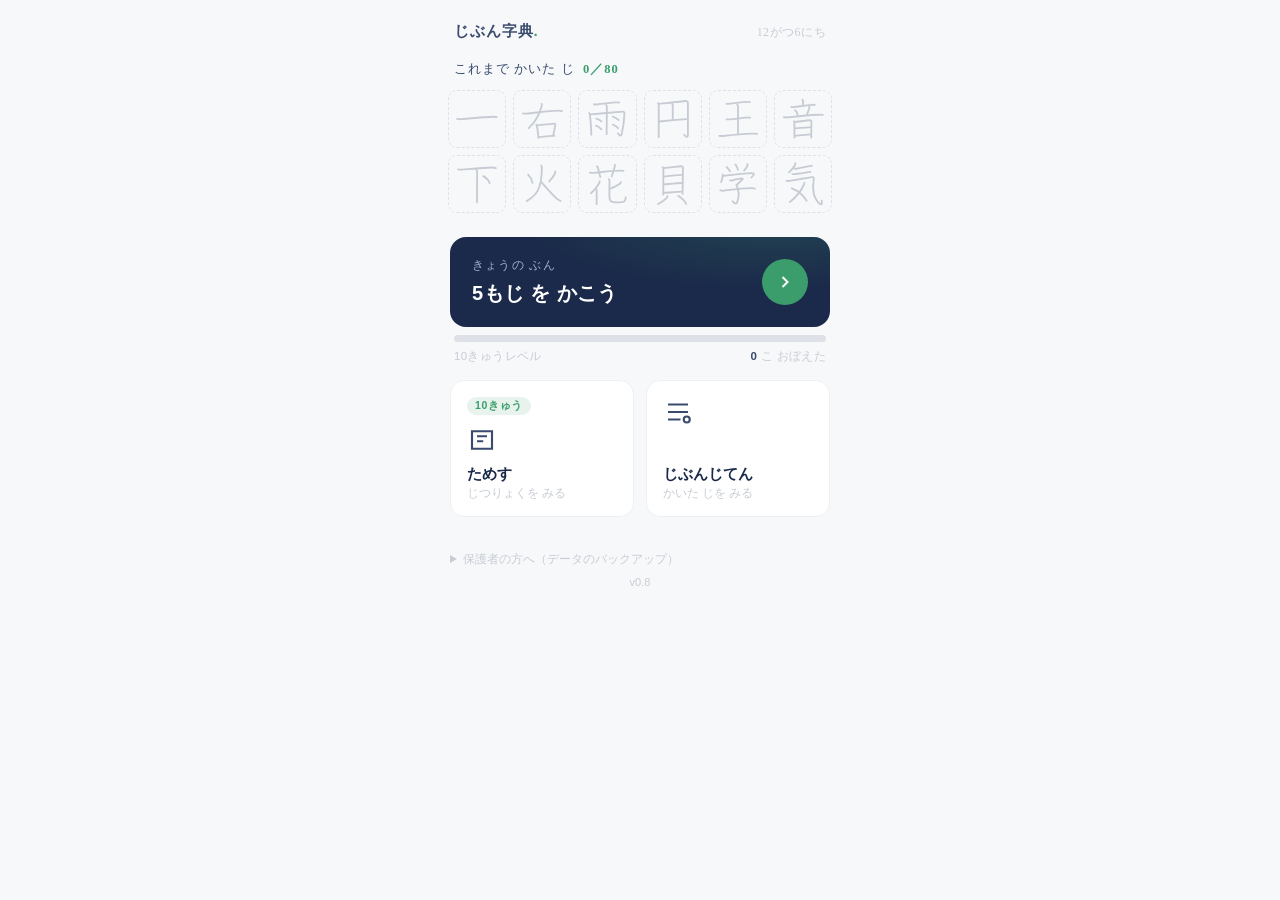
==== commit 86001860: "Phase D2 (5/5): ホームを home-mock 準拠で組み込み・v0.8 - ホーム: 壁（本人筆跡＋今日の新緑＋ghost破線）・インクの今日カード・進み帯・2タイル・署名フットノート" ====
--- a/index.html
+++ b/index.html
@@ -22,28 +22,84 @@
   .screen.on { display: flex; flex-direction: column; align-items: center; }
   button { font-family: inherit; cursor: pointer; touch-action: manipulation; }
 
-  /* ---- ホーム（暫定リカラー。モック組み込みは home-mock 受領後） ---- */
-  #scrHome h1 { font-size: 32px; margin: 36px 0 8px; color: var(--ink); letter-spacing: 3px; font-weight: 600; }
-  #scrHome .sub { font-size: 13px; color: var(--ghost); margin-bottom: 30px; }
-  .bigBtn {
-    display: block; width: 100%; max-width: 420px;
-    font-size: 22px; padding: 20px; margin: 9px 0;
-    border: none; border-radius: var(--radius-lg);
-    background: var(--ink); color: #fff;
-    box-shadow: var(--shadow-card);
-  }
-  .bigBtn.second {
-    background: #fff; color: var(--ink-soft);
-    border: 1px solid var(--paper-edge); font-size: 19px; padding: 16px;
-  }
-  .bigBtn:active { opacity: 0.88; }
-  #homeProgress { font-size: 15px; color: var(--ink-soft); margin: 18px 0 4px; }
-  #homeBest { font-family: var(--font-num); }
-  #backupBox { margin-top: 40px; width: 100%; max-width: 420px; font-size: 12px; color: var(--ghost); }
+  /* ---- ホーム（home-mock.html 準拠） ---- */
+  #scrHome { max-width: 420px; padding: 0; }
+  #scrHome.on { display: block; }
+  .hTop { padding: 22px 24px 6px; display: flex; align-items: baseline; justify-content: space-between; }
+  .wordmark { font-size: 15px; font-weight: 600; letter-spacing: 0.06em; color: var(--ink-soft); }
+  .wordmark .dot { color: var(--grow); }
+  .hDate { font-size: 12px; color: var(--ghost); letter-spacing: 0.04em; font-family: var(--font-num); }
+  .wallLabel {
+    padding: 14px 24px 10px; font-size: 12.5px; color: var(--ink-soft);
+    letter-spacing: 0.08em; display: flex; align-items: center; gap: 8px;
+  }
+  .wallLabel .count { color: var(--grow); font-weight: 600; font-family: var(--font-num); }
+  .wall { padding: 2px 18px 8px; display: grid; grid-template-columns: repeat(6, 1fr); gap: 7px; }
+  .wall .cell {
+    aspect-ratio: 1; border-radius: 9px; position: relative; padding: 3px;
+    display: flex; align-items: center; justify-content: center;
+  }
+  .wall .cell svg { width: 100%; height: 100%; display: block; }
+  .wall .cell.done { background: #fff; border: 1px solid var(--paper-edge); box-shadow: 0 1px 0 rgba(27,42,74,0.04); }
+  .wall .cell.fresh { background: #fff; border: 1px solid var(--grow); }
+  .wall .cell.fresh::after {
+    content: ''; position: absolute; top: 5px; right: 5px;
+    width: 5px; height: 5px; border-radius: 50%; background: var(--grow);
+  }
+  .wall .cell.todo { background: transparent; border: 1px dashed var(--ghost-faint); }
+  .todayCard {
+    display: flex; align-items: center; justify-content: space-between;
+    width: calc(100% - 40px); margin: 16px 20px 8px;
+    background: var(--ink); border: none; border-radius: 16px;
+    padding: 20px 22px; color: #fff; text-align: left;
+    position: relative; overflow: hidden;
+  }
+  .todayCard::before {  /* 紙にインクがにじむ気配（新緑） */
+    content: ''; position: absolute; inset: 0;
+    background: radial-gradient(120% 140% at 85% -20%, rgba(58,157,107,0.22), transparent 55%);
+    pointer-events: none;
+  }
+  .todayCard:active { opacity: 0.92; }
+  .todayCard .lead { position: relative; display: flex; flex-direction: column; }
+  .todayCard .k { font-size: 12px; letter-spacing: 0.1em; color: #9FB0CF; margin-bottom: 6px; }
+  .todayCard .t { font-size: 20px; font-weight: 600; letter-spacing: 0.02em; }
+  .todayCard .go {
+    position: relative; width: 46px; height: 46px; border-radius: 50%;
+    background: var(--grow); display: flex; align-items: center; justify-content: center; flex-shrink: 0;
+  }
+  .todayCard .go svg { width: 20px; height: 20px; stroke: #fff; stroke-width: 2.4; fill: none; }
+  .hProgress { margin: 6px 24px 2px; }
+  .hProgress .bar { height: 7px; border-radius: 4px; background: var(--ghost-faint); overflow: hidden; }
+  .hProgress .fill { height: 100%; width: 0%; background: var(--grow); border-radius: 4px; transition: width 300ms ease-out; }
+  .hProgress .meta {
+    display: flex; justify-content: space-between;
+    margin-top: 7px; font-size: 11.5px; color: var(--ghost); letter-spacing: 0.03em;
+  }
+  .hProgress .meta b { color: var(--ink-soft); font-weight: 600; }
+  #homeBest { font-size: 11px; color: var(--ghost); font-family: var(--font-num); margin-top: 4px; text-align: right; }
+  .hRow { margin: 16px 20px 20px; display: grid; grid-template-columns: 1fr 1fr; gap: 12px; }
+  .tile {
+    background: #fff; border: 1px solid var(--paper-edge); border-radius: 14px;
+    padding: 16px 16px 15px; text-align: left;
+    display: flex; flex-direction: column; gap: 10px;
+    min-height: 104px; justify-content: space-between;
+  }
+  .tile:active { background: var(--paper-edge); }
+  .tile .ic { width: 30px; height: 30px; color: var(--ink-soft); }
+  .tile .ic svg { width: 100%; height: 100%; stroke: currentColor; stroke-width: 1.7; fill: none; }
+  .tile .nm { display: block; font-size: 15px; font-weight: 600; color: var(--ink); }
+  .tile .sub { display: block; font-size: 11.5px; color: var(--ghost); margin-top: 2px; }
+  .tile.exam .badge {
+    align-self: flex-start; font-size: 10.5px; letter-spacing: 0.06em;
+    background: var(--grow-bg); color: var(--grow);
+    padding: 2px 8px; border-radius: 20px; font-weight: 600;
+  }
+  .footnote { text-align: center; font-size: 10.5px; color: var(--ghost-faint); padding: 0 0 14px; letter-spacing: 0.04em; }
+  #backupBox { margin: 0 20px 8px; width: auto; font-size: 12px; color: var(--ghost); }
   #backupBox summary { cursor: pointer; }
   #backupBox .inner { padding: 10px 4px; line-height: 1.7; color: var(--ink-soft); }
   #backupBox button { font-size: 12px; padding: 6px 12px; border: 1px solid var(--ghost); border-radius: 8px; background: #fff; color: var(--ink-soft); margin-right: 8px; }
-  .ver { margin-top: 18px; font-size: 11px; color: var(--ghost); }
+  .ver { margin: 0 0 16px; text-align: center; font-size: 11px; color: var(--ghost); }
 
   /* ---- れんしゅう ---- */
   #pTop { width: 100%; max-width: 480px; display: flex; justify-content: space-between; align-items: center; }
@@ -227,15 +283,52 @@
 </head>
 <body>
 
-  <!-- ホーム -->
+  <!-- ホーム（home-mock.html 準拠。壁が主役） -->
   <div id="scrHome" class="screen on">
-    <h1>じぶんじてん</h1>
-    <div class="sub">かいた じが たまっていく かんじの れんしゅう</div>
-    <button id="btnToday" class="bigBtn"></button>
-    <button id="btnExam" class="bigBtn second"></button>
-    <button id="btnDict" class="bigBtn second"></button>
-    <div id="homeProgress"></div>
-    <div id="homeBest" style="font-size:13px;color:#888;margin-top:4px;"></div>
+    <div class="hTop">
+      <div class="wordmark">じぶん字典<span class="dot">.</span></div>
+      <div class="hDate" id="hDate"></div>
+    </div>
+    <div class="wallLabel">
+      <span id="wallLabelText"></span>
+      <span class="count" id="wallCount"></span>
+    </div>
+    <div class="wall" id="homeWall"></div>
+    <button id="btnToday" class="todayCard" type="button">
+      <span class="lead">
+        <span class="k" id="todayK"></span>
+        <span class="t" id="todayT"></span>
+      </span>
+      <span class="go" aria-hidden="true">
+        <svg viewBox="0 0 24 24"><polyline points="9 6 15 12 9 18"/></svg>
+      </span>
+    </button>
+    <div class="hProgress">
+      <div class="bar"><div class="fill" id="hFill"></div></div>
+      <div class="meta">
+        <span id="hLevel"></span>
+        <span id="homeProgress"></span>
+      </div>
+      <div id="homeBest"></div>
+    </div>
+    <div class="hRow">
+      <button id="btnExam" class="tile exam" type="button">
+        <span class="badge" id="examBadge"></span>
+        <span class="ic"><svg viewBox="0 0 24 24"><path d="M4 5h16v14H4z"/><path d="M8 9h8M8 13h5"/></svg></span>
+        <span>
+          <span class="nm" id="examNm"></span>
+          <span class="sub" id="examSub"></span>
+        </span>
+      </button>
+      <button id="btnDict" class="tile" type="button">
+        <span class="ic"><svg viewBox="0 0 24 24"><path d="M4 6h16M4 12h16M4 18h10"/><circle cx="19" cy="18" r="2.4"/></svg></span>
+        <span>
+          <span class="nm" id="dictNm"></span>
+          <span class="sub" id="dictSub"></span>
+        </span>
+      </button>
+    </div>
+    <div class="footnote" id="homeSign"></div>
     <details id="backupBox">
       <summary></summary>
       <div class="inner">
@@ -247,7 +340,7 @@
         </div>
       </div>
     </details>
-    <div class="ver">v0.7</div>
+    <div class="ver">v0.8</div>
   </div>
 
   <!-- テスト -->
@@ -329,11 +422,12 @@
   </div>
 
 <script type="module">
-import { DEFAULT_CONFIG, scoreStroke, matchKanji, templateStrokes, samplePath, userStrokeTo109 } from './js/matcher.js';
-import { openStore } from './js/store.js';
-import { TEXTS, formatReadings } from './js/texts.js';
-import { buildExam, scoreExam, EXAM_SPEC } from './js/exam.js';
-import { SETTLE, wetColor, settleOverlay, settledSvg } from './js/settle.js';
+// ?v= はデプロイごとに更新（実機ブラウザのモジュールキャッシュ滞留対策）
+import { DEFAULT_CONFIG, scoreStroke, matchKanji, templateStrokes, samplePath, userStrokeTo109 } from './js/matcher.js?v=0.8';
+import { openStore } from './js/store.js?v=0.8';
+import { TEXTS, formatReadings } from './js/texts.js?v=0.8';
+import { buildExam, scoreExam, EXAM_SPEC } from './js/exam.js?v=0.8';
+import { SETTLE, wetColor, settleOverlay, settledSvg } from './js/settle.js?v=0.8';
 
 const cfg = { ...DEFAULT_CONFIG }; // しきい値は暫定確定値（台帳）
 const SVG_NS = 'http://www.w3.org/2000/svg';
@@ -361,9 +455,17 @@
 
 // ---- 静的文言の流し込み ----
 function applyTexts() {
-  $('btnToday').textContent = TEXTS.home.today;
-  $('btnExam').textContent = TEXTS.exam.entry;
-  $('btnDict').textContent = TEXTS.home.dict;
+  $('todayK').textContent = TEXTS.home.todayK;
+  $('todayT').textContent = TEXTS.home.todayT;
+  $('wallLabelText').textContent = TEXTS.home.wallLabel;
+  $('hLevel').textContent = TEXTS.home.level;
+  $('examBadge').textContent = '10きゅう';
+  $('examNm').textContent = TEXTS.home.examTile;
+  $('examSub').textContent = TEXTS.home.examTileSub;
+  $('dictNm').textContent = TEXTS.home.dict;
+  $('dictSub').textContent = TEXTS.home.dictTileSub;
+  const now = new Date();
+  $('hDate').textContent = TEXTS.home.date(now.getMonth() + 1, now.getDate());
   $('eQuit').textContent = TEXTS.exam.quit;
   $('eRedo').textContent = TEXTS.exam.redo;
   $('eSubmit').textContent = TEXTS.exam.submit;
@@ -386,11 +488,33 @@
 async function refreshHome() {
   entries = await store.getAll();
   const n = Object.keys(entries).length;
-  $('homeProgress').textContent = n ? TEXTS.home.progress(n) : TEXTS.home.progressZero;
+  // 進み帯・カウント
+  $('hFill').style.width = (n / 80 * 100) + '%';
+  $('homeProgress').innerHTML = `<b>${n}</b> こ おぼえた`;
+  $('wallCount').textContent = TEXTS.home.wallCount(n);
+  $('homeSign').textContent = n ? TEXTS.dict.signature(n) : '';
+  // 壁: 習得済み（本人の定着筆跡）を先に、続きの未習得を ghost 破線で少し
+  const wall = $('homeWall');
+  wall.innerHTML = '';
+  const doneRecs = kanjiList.filter(k => entries[k.char]);
+  for (const rec of doneRecs) {
+    const e = entries[rec.char];
+    const d = document.createElement('div');
+    d.className = 'cell ' + (sameDay(e.latest.at, Date.now()) ? 'fresh' : 'done');
+    d.appendChild(settledSvg(e.best.strokes));
+    wall.appendChild(d);
+  }
+  const todoRecs = kanjiList.filter(k => !entries[k.char]).slice(0, Math.max(6, 12 - (doneRecs.length % 6)));
+  for (const rec of todoRecs) {
+    const d = document.createElement('div');
+    d.className = 'cell todo';
+    d.appendChild(makeSvg(rec.strokes.map(s => s.path), TK.ghost, 4));
+    wall.appendChild(d);
+  }
   const [progress, best] = await Promise.all([
     store.metaGet('examProgress'), store.metaGet('examBest'),
   ]);
-  $('btnExam').textContent = progress ? TEXTS.exam.entryResume : TEXTS.exam.entry;
+  $('examSub').textContent = progress ? TEXTS.home.examTileResume : TEXTS.home.examTileSub;
   $('homeBest').textContent = best ? TEXTS.exam.best(best.score) : '';
 }
 
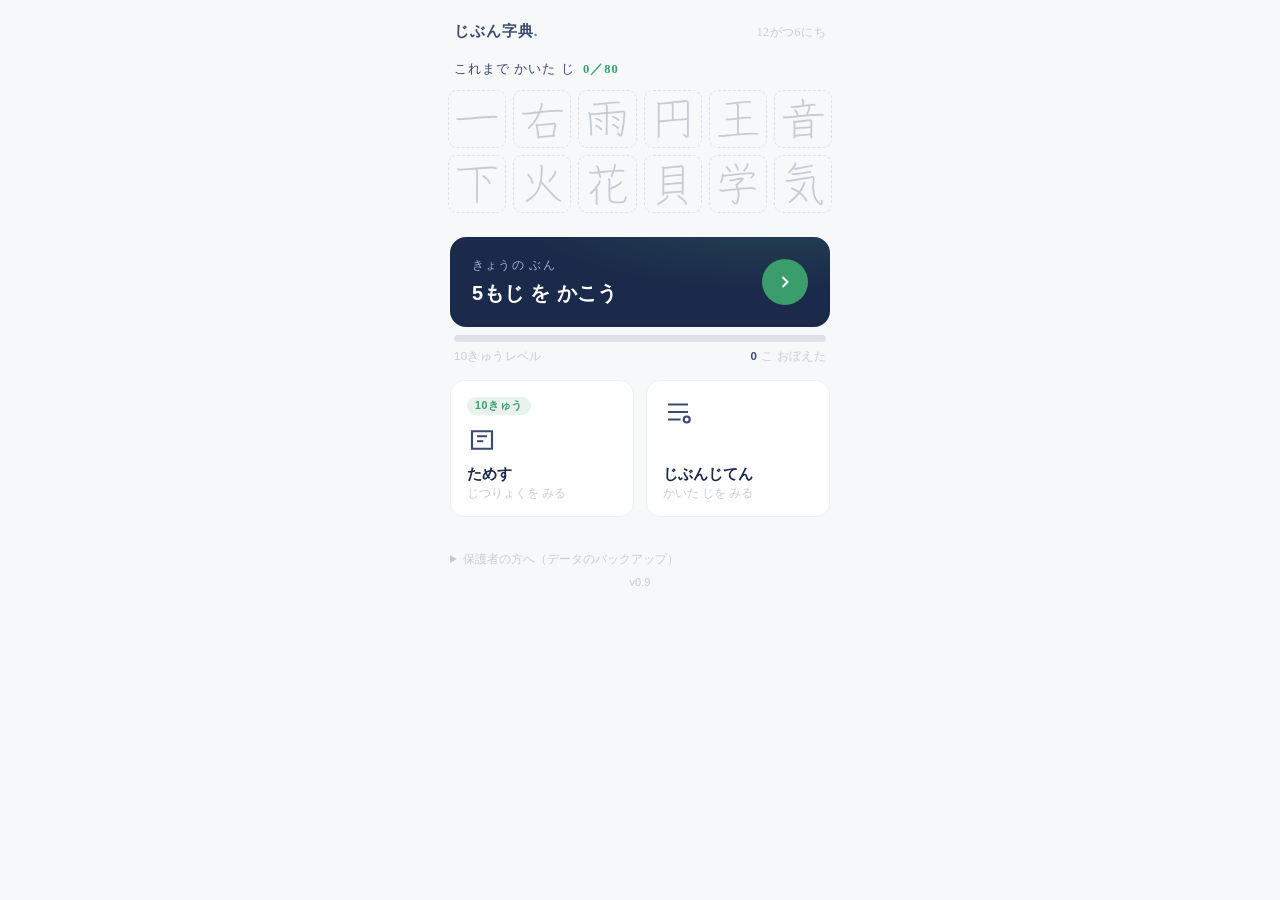
==== commit c3fa141a: "Phase 3e: よみ3択を全肢語幹に統一（v0.9・公正性バグ修正） - readingForChoice() に整形を集約（正解・誤答プール・衝突除外の3箇所すべて） - 送り仮名の有無で正解が" ====
--- a/index.html
+++ b/index.html
@@ -340,7 +340,7 @@
         </div>
       </div>
     </details>
-    <div class="ver">v0.8</div>
+    <div class="ver">v0.9</div>
   </div>
 
   <!-- テスト -->
@@ -423,11 +423,11 @@
 
 <script type="module">
 // ?v= はデプロイごとに更新（実機ブラウザのモジュールキャッシュ滞留対策）
-import { DEFAULT_CONFIG, scoreStroke, matchKanji, templateStrokes, samplePath, userStrokeTo109 } from './js/matcher.js?v=0.8';
-import { openStore } from './js/store.js?v=0.8';
-import { TEXTS, formatReadings } from './js/texts.js?v=0.8';
-import { buildExam, scoreExam, EXAM_SPEC } from './js/exam.js?v=0.8';
-import { SETTLE, wetColor, settleOverlay, settledSvg } from './js/settle.js?v=0.8';
+import { DEFAULT_CONFIG, scoreStroke, matchKanji, templateStrokes, samplePath, userStrokeTo109 } from './js/matcher.js?v=0.9';
+import { openStore } from './js/store.js?v=0.9';
+import { TEXTS, formatReadings } from './js/texts.js?v=0.9';
+import { buildExam, scoreExam, EXAM_SPEC } from './js/exam.js?v=0.9';
+import { SETTLE, wetColor, settleOverlay, settledSvg } from './js/settle.js?v=0.9';
 
 const cfg = { ...DEFAULT_CONFIG }; // しきい値は暫定確定値（台帳）
 const SVG_NS = 'http://www.w3.org/2000/svg';
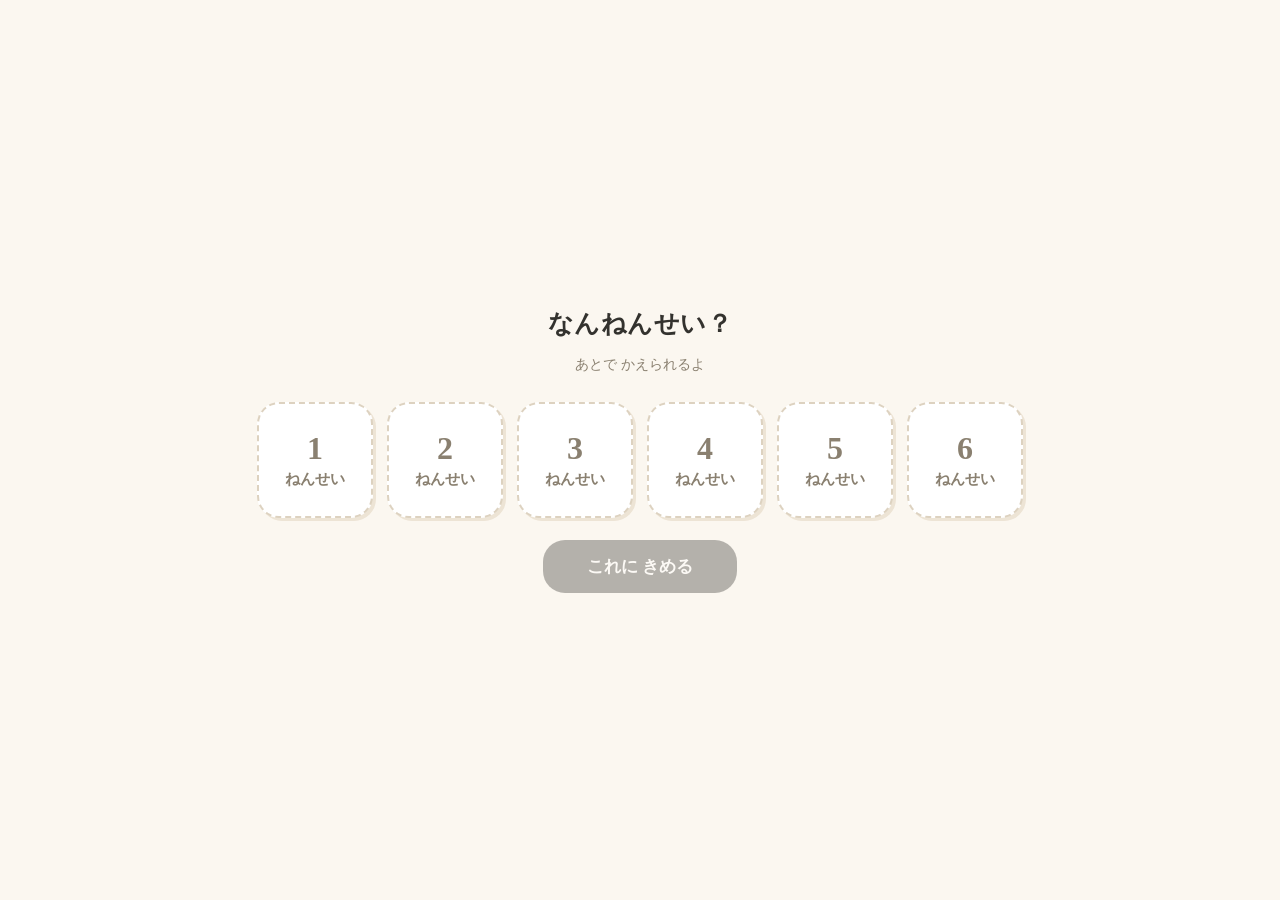
==== commit bba9bec5: "R1①: 積み木トークン＋学年設定（保存/復元） - css/tokens.css: 積み木パレット・パターンC段差を追加（追加のみ。ink系は道場層で存続） - js/settings.js 新規:" ====
--- a/index.html
+++ b/index.html
@@ -100,6 +100,65 @@
   #backupBox .inner { padding: 10px 4px; line-height: 1.7; color: var(--ink-soft); }
   #backupBox button { font-size: 12px; padding: 6px 12px; border: 1px solid var(--ghost); border-radius: 8px; background: #fff; color: var(--ink-soft); margin-right: 8px; }
   .ver { margin: 0 0 16px; text-align: center; font-size: 11px; color: var(--ghost); }
+
+  /* ---- 学年をえらぶ（R1新設・モック未合意画面＝情報設計の範囲で素直に組む） ----
+     外の器（積み木）: 温かいオフホワイト＋色ブロック＋右下3px段差（パターンC） */
+  #scrGradeSelect {
+    max-width: none;
+    min-height: 100dvh;
+    background: var(--block-bg);
+    color: var(--block-text);
+    justify-content: center;
+    gap: 16px;
+    padding: 28px 24px;
+  }
+  #gsTitle { font-size: 25px; font-weight: 800; letter-spacing: 0.02em; }
+  #gsSub { font-size: 13.5px; color: var(--block-muted); }
+  #gsGrid {
+    display: grid;
+    grid-template-columns: repeat(6, minmax(84px, 116px));
+    gap: 14px;
+    margin: 12px 0 6px;
+  }
+  @media (max-width: 740px) {
+    #gsGrid { grid-template-columns: repeat(3, 1fr); width: 100%; max-width: 400px; }
+  }
+  #gsGrid button {
+    aspect-ratio: 1;
+    border-radius: var(--block-radius);
+    border: 2px dashed var(--block-dash);
+    background: #fff;
+    color: var(--block-muted);
+    font-size: 15px;
+    font-weight: 800;
+    font-family: var(--font-ui);
+    box-shadow: 3px 3px 0 var(--block-dash-edge);
+  }
+  #gsGrid button .num {
+    display: block;
+    font-family: var(--font-num);
+    font-size: 32px;
+    line-height: 1.1;
+    margin-bottom: 3px;
+  }
+  #gsGrid button.sel {
+    background: var(--block-hero);
+    border: 2px solid var(--block-hero);
+    color: #fff;
+    box-shadow: 3px 3px 0 var(--block-hero-edge), 5px 6px 12px rgba(51,50,46,.10);
+  }
+  #gsConfirm {
+    font-size: 17px;
+    font-weight: 800;
+    font-family: var(--font-ui);
+    padding: 15px 44px;
+    border: none;
+    border-radius: var(--block-radius);
+    background: var(--block-text);
+    color: #fff;
+    box-shadow: 3px 3px 0 var(--block-text-edge), 5px 6px 12px rgba(51,50,46,.10);
+  }
+  #gsConfirm:disabled { opacity: 0.35; box-shadow: none; }
 
   /* ---- れんしゅう ---- */
   #pTop { width: 100%; max-width: 480px; display: flex; justify-content: space-between; align-items: center; }
@@ -340,7 +399,15 @@
         </div>
       </div>
     </details>
-    <div class="ver">v0.9</div>
+    <div class="ver">v0.10.1</div>
+  </div>
+
+  <!-- 学年をえらぶ（R1・初回に1度。あとで変更可） -->
+  <div id="scrGradeSelect" class="screen">
+    <div id="gsTitle"></div>
+    <div id="gsSub"></div>
+    <div id="gsGrid"></div>
+    <button id="gsConfirm" type="button" disabled></button>
   </div>
 
   <!-- テスト -->
@@ -423,11 +490,12 @@
 
 <script type="module">
 // ?v= はデプロイごとに更新（実機ブラウザのモジュールキャッシュ滞留対策）
-import { DEFAULT_CONFIG, scoreStroke, matchKanji, templateStrokes, samplePath, userStrokeTo109 } from './js/matcher.js?v=0.9';
-import { openStore } from './js/store.js?v=0.9';
-import { TEXTS, formatReadings } from './js/texts.js?v=0.9';
-import { buildExam, scoreExam, EXAM_SPEC } from './js/exam.js?v=0.9';
-import { SETTLE, wetColor, settleOverlay, settledSvg } from './js/settle.js?v=0.9';
+import { DEFAULT_CONFIG, scoreStroke, matchKanji, templateStrokes, samplePath, userStrokeTo109 } from './js/matcher.js?v=0.10.1';
+import { openStore } from './js/store.js?v=0.10.1';
+import { TEXTS, formatReadings } from './js/texts.js?v=0.10.1';
+import { buildExam, scoreExam, EXAM_SPEC } from './js/exam.js?v=0.10.1';
+import { SETTLE, wetColor, settleOverlay, settledSvg } from './js/settle.js?v=0.10.1';
+import { GRADE_MIN, GRADE_MAX, loadSettings, saveSettings } from './js/settings.js?v=0.10.1';
 
 const cfg = { ...DEFAULT_CONFIG }; // しきい値は暫定確定値（台帳）
 const SVG_NS = 'http://www.w3.org/2000/svg';
@@ -446,6 +514,7 @@
 let readingsData = {};   // exam-readings-g1.json
 let store = null;
 let entries = {};    // {char: {first,best,latest}} のキャッシュ
+let settings = { grade: null, rubyEnabled: true };  // 学年設定（meta 'settings'）
 
 // ---- 画面切替 ----
 function show(id) {
@@ -517,6 +586,47 @@
   $('examSub').textContent = progress ? TEXTS.home.examTileResume : TEXTS.home.examTileSub;
   $('homeBest').textContent = best ? TEXTS.exam.best(best.score) : '';
 }
+
+// ============================================================
+// 学年をえらぶ（R1）
+// ============================================================
+// 誤タップで確定しない二段構え: ブロックを選ぶ →「これに きめる」で確定（§5-5）
+
+let gsPick = null;
+
+function renderGradeSelect() {
+  $('gsTitle').textContent = TEXTS.settings.title;
+  $('gsSub').textContent = TEXTS.settings.sub;
+  $('gsConfirm').textContent = TEXTS.settings.confirm;
+  const grid = $('gsGrid');
+  grid.innerHTML = '';
+  for (let g = GRADE_MIN; g <= GRADE_MAX; g++) {
+    const b = document.createElement('button');
+    b.type = 'button';
+    b.innerHTML = `<span class="num">${g}</span>` + TEXTS.settings.gradeSuffix;
+    b.addEventListener('click', () => {
+      gsPick = g;
+      for (const el of grid.children) el.classList.remove('sel');
+      b.classList.add('sel');
+      $('gsConfirm').disabled = false;
+    });
+    grid.appendChild(b);
+  }
+  gsPick = settings.grade;   // 変更で開いたときは現在値を選択済みに
+  if (gsPick != null && grid.children[gsPick - 1]) {
+    grid.children[gsPick - 1].classList.add('sel');
+    $('gsConfirm').disabled = false;
+  } else {
+    $('gsConfirm').disabled = true;
+  }
+}
+
+$('gsConfirm').addEventListener('click', async () => {
+  if (gsPick == null) return;
+  settings = await saveSettings(store, { ...settings, grade: gsPick });
+  await refreshHome();
+  show('scrHome');
+});
 
 // ============================================================
 // れんしゅう
@@ -1553,6 +1663,7 @@
 (async () => {
   applyTexts();
   store = await openStore();
+  settings = await loadSettings(store);   // 学年設定（未設定なら grade=null）
   const [kd, sd, rd] = await Promise.all([
     fetch('data/kanji-g1.json').then(r => r.json()),
     fetch('data/sentences-g1.json').then(r => r.json()),
@@ -1563,6 +1674,11 @@
   sentencesData = sd.sentences;
   readingsData = rd.readings;
   await refreshHome();
+  // 初回だけ学年をえらぶ（保存済みならそのままホーム）
+  if (settings.grade == null) {
+    renderGradeSelect();
+    show('scrGradeSelect');
+  }
 
   // 開発用: 結果画面の文言確認（本番導線からは見えない）
   // 例: index.html?dev-result=115&dev-wrong=右左山
--- a/css/tokens.css
+++ b/css/tokens.css
@@ -54,3 +54,43 @@
   touch-action: manipulation;
 }
 .btn-quiet:active { background: var(--paper-edge); }
+
+/* ═══════════════════════════════════════════════════════════
+   R1: 積み木トークン（外の器）— 追加のみ。上の ink 系は「中の道場」で存続
+   正本: デザイン言語 追記2026-07-20〜22（積み木質感・二層構造）
+   確定モック: ホーム-レイアウト3案.html 案Y ／ 案3-右下段差.html パターンC
+   ═══════════════════════════════════════════════════════════ */
+
+:root {
+  /* 外（おもちゃ）の器 */
+  --block-bg: #FBF7F0;          /* 温かいオフホワイト背景 */
+  --block-text: #33322E;        /* ブランド/文字＝濃い墨 */
+  --block-text-edge: #1A1916;   /* 墨ブロックの段差色 */
+  --block-muted: #8A8070;       /* 弱め文字 */
+  --block-muted-soft: #A89E8E;  /* さらに弱め */
+  --block-muted-faint: #B0A692; /* 未到達の駅の文字 */
+
+  /* 機能ブロック（背景／右下段差の濃い同色） */
+  --block-hero: #E8894A;        --block-hero-edge: #C56A34;   /* きょうの（ヒーロー） */
+  --block-prac: #5EA9A0;        --block-prac-edge: #47857D;   /* 練習・済んだ学年 */
+  --block-exam: #F0C348;        --block-exam-edge: #CFA02F;   /* 腕だめし */
+  --block-exam-text: #5A4A18;   /* 黄ブロック上の文字 */
+  --block-dict: #7C93C4;        --block-dict-edge: #5E74A6;   /* じてん */
+  --block-dash: #DDD2C0;        --block-dash-edge: #EDE4D5;   /* 破線（もっと上・未到達） */
+  --block-go-edge: #E4D9C8;     /* 白ボタン（きょうのぶん→）の段差 */
+  --block-road: #E4DBCB;        /* みちの破線 */
+
+  /* 形（ブロックらしいふっくらした角） */
+  --block-radius: 22px;
+  --block-radius-sm: 16px;
+}
+
+/* 段差＝パターンC（右下3px・斜め・淡い落ち影）。色ごとにワンセット */
+.blk { border-radius: var(--block-radius); position: relative; }
+.blk-sh-hero { box-shadow: 3px 3px 0 var(--block-hero-edge), 5px 6px 12px rgba(51,50,46,.10); }
+.blk-sh-prac { box-shadow: 3px 3px 0 var(--block-prac-edge), 5px 6px 12px rgba(51,50,46,.09); }
+.blk-sh-exam { box-shadow: 3px 3px 0 var(--block-exam-edge), 5px 6px 12px rgba(51,50,46,.09); }
+.blk-sh-dict { box-shadow: 3px 3px 0 var(--block-dict-edge), 5px 6px 12px rgba(51,50,46,.09); }
+.blk-sh-dash { box-shadow: 3px 3px 0 var(--block-dash-edge), 5px 6px 12px rgba(51,50,46,.07); }
+.blk-sh-text { box-shadow: 2px 3px 0 var(--block-text-edge); }
+.blk-sh-go   { box-shadow: 2px 2px 0 var(--block-go-edge); }
